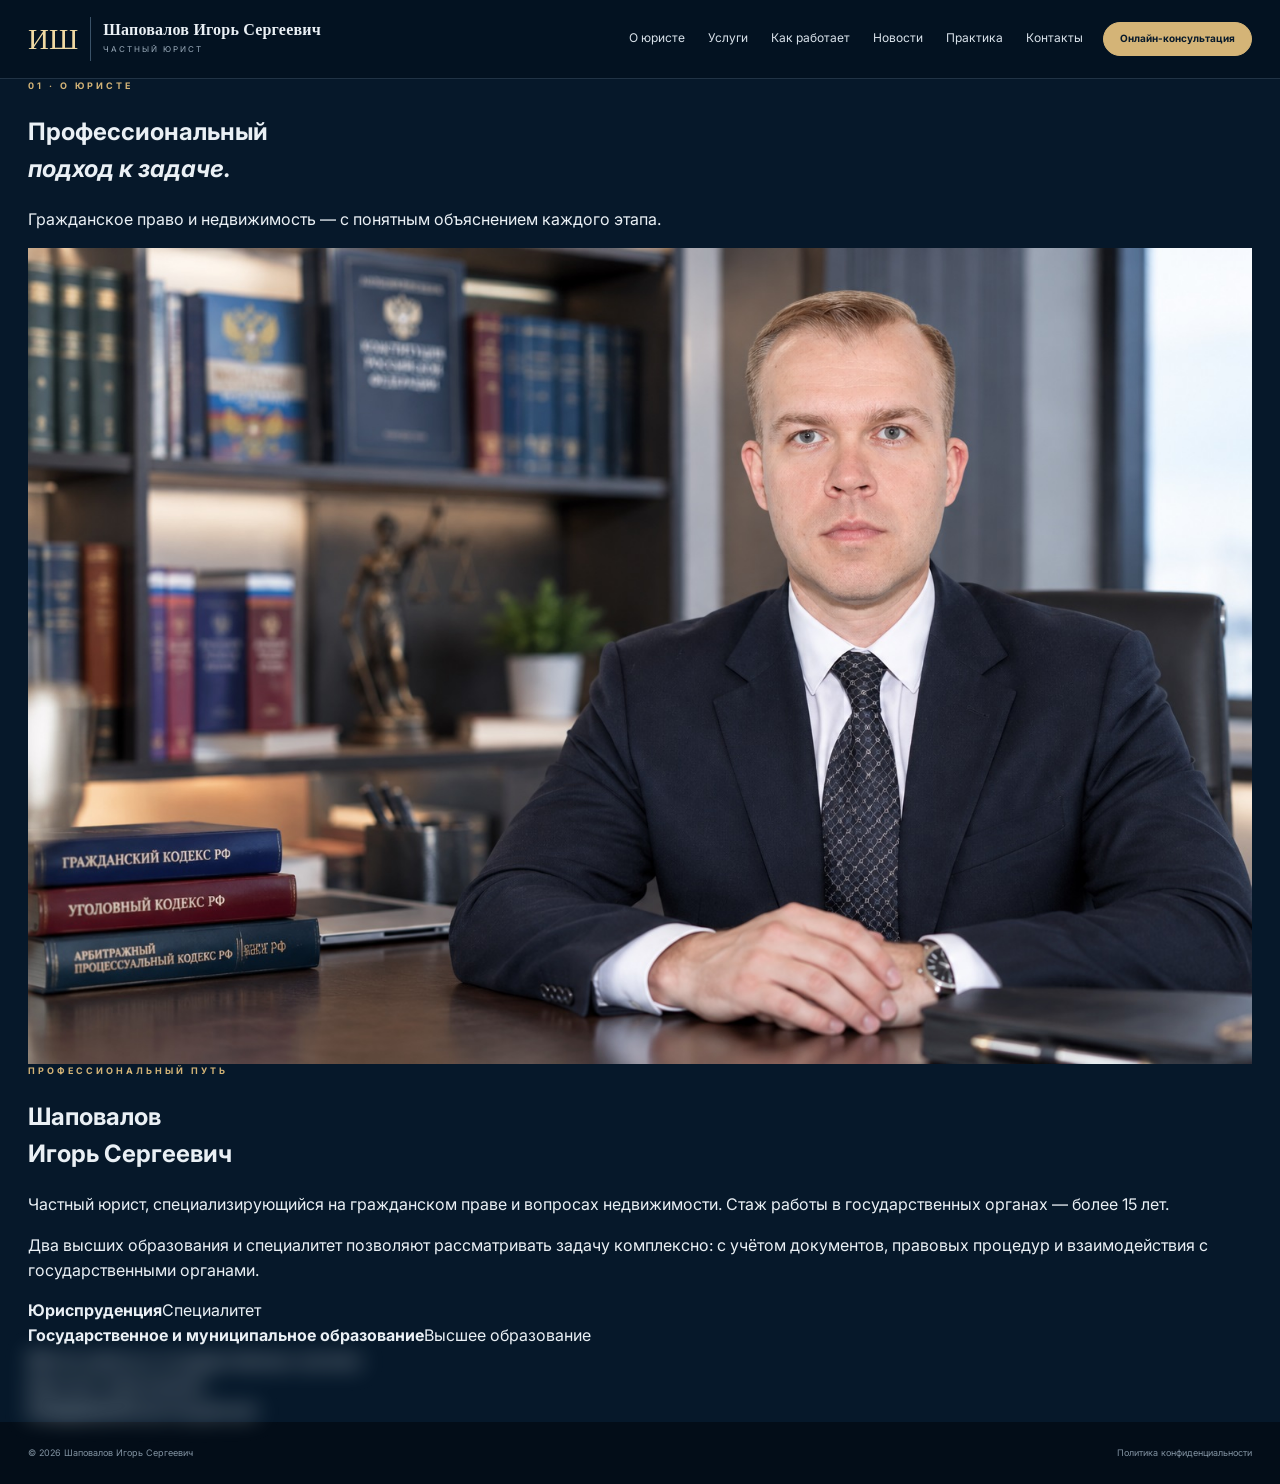
==== about.html @ a5ae7bc8 "refactor: hide phone number behind contact actions" ====
<!doctype html><html lang="ru"><head><meta charset="utf-8"><meta name="viewport" content="width=device-width,initial-scale=1"><title>О юристе — Шаповалов Игорь Сергеевич</title><link href="https://fonts.googleapis.com/css2?family=Inter:wght@400;500;600;700&display=swap" rel="stylesheet"><link rel="stylesheet" href="assets/style.css"></head><body><header class="site-header"><div class="wrap nav"><a class="brand" href="index.html"><span class="brand-mark">ИШ</span><span><strong>Шаповалов Игорь Сергеевич</strong><small>ЧАСТНЫЙ ЮРИСТ</small></span></a><nav class="desktop-nav"><a class="active" href="about.html">О юристе</a><a href="services.html">Услуги</a><a href="work.html">Как работает</a><a href="news.html">Новости</a><a href="practice.html">Практика</a><a href="contacts.html">Контакты</a></nav><a class="nav-cta" href="contacts.html#booking">Онлайн-консультация</a><button class="menu-toggle">☰</button></div><div class="mobile-nav" id="mobileNav"><a href="about.html">О юристе</a><a href="services.html">Услуги</a><a href="work.html">Как работает</a><a href="news.html">Новости</a><a href="practice.html">Практика</a><a href="contacts.html">Контакты</a></div></header><main class="page"><section class="page-hero"><div class="wrap"><div class="kicker">01 · О ЮРИСТЕ</div><h1>Профессиональный<br><em>подход к задаче.</em></h1><p>Гражданское право и недвижимость — с понятным объяснением каждого этапа.</p></div></section><section class="about-main wrap"><div class="about-photo"><img src="assets/igor-shapovalov.jpg" alt="Шаповалов Игорь Сергеевич"></div><div><div class="kicker">ПРОФЕССИОНАЛЬНЫЙ ПУТЬ</div><h2>Шаповалов<br>Игорь Сергеевич</h2><p>Частный юрист, специализирующийся на гражданском праве и вопросах недвижимости. Стаж работы в государственных органах — более 15 лет.</p><p>Два высших образования и специалитет позволяют рассматривать задачу комплексно: с учётом документов, правовых процедур и взаимодействия с государственными органами.</p><div class="credentials"><div><b>Юриспруденция</b><span>Специалитет</span></div><div><b>Государственное и муниципальное образование</b><span>Высшее образование</span></div></div></div></section><section class="stats-band"><div class="wrap stats"><div><b>15+</b><span>лет работы в государственных органах</span></div><div><b>2</b><span>высших образования</span></div><div><b>Специалитет</b><span>юриспруденция</span></div></div></section></main><footer class="footer"><div class="wrap footer-row"><span>© 2026 Шаповалов Игорь Сергеевич</span><a href="privacy.html">Политика конфиденциальности</a></div></footer><script src="assets/script.js"></script></body></html>
---- assets/style.css ----
:root{--navy:#06182a;--navy2:#0b2238;--blue:#123653;--ink:#eaf0f5;--muted:#9caebe;--line:rgba(157,184,207,.2);--gold:#d4b477;--gold2:#f0d9a2;--panel:#092139;--serif:"Cormorant Garamond",Georgia,serif;--sans:Inter,Arial,sans-serif}*{box-sizing:border-box}html{scroll-behavior:smooth;background:var(--navy)}body{margin:0;background:var(--navy);color:var(--ink);font-family:var(--sans);font-size:16px;line-height:1.55;overflow-x:hidden}a{text-decoration:none;color:inherit}img{display:block;max-width:100%}.wrap{width:min(1460px,calc(100% - 56px));margin:auto}.intro-screen{position:fixed;inset:0;z-index:9999;display:grid;place-items:center;background:radial-gradient(circle at 50% 38%,#173b5a 0,#091e34 43%,#020a13 100%);color:var(--gold2);transition:opacity .85s ease,visibility .85s ease}.intro-screen.hide{opacity:0;visibility:hidden;pointer-events:none}.themis-logo{text-align:center;animation:themisIn 1.15s cubic-bezier(.2,.8,.2,1) both}.themis-logo svg{width:185px;height:255px;fill:none;stroke:currentColor;stroke-width:5;stroke-linecap:round;stroke-linejoin:round;filter:drop-shadow(0 16px 30px rgba(0,0,0,.45))}.themis-title{font-family:var(--serif);font-size:25px;font-weight:600;letter-spacing:1.5px;margin-top:4px}.themis-subtitle{font-size:10px;letter-spacing:4px;color:#aab9c8;margin-top:1px}@keyframes themisIn{from{opacity:0;transform:translateY(12px) scale(.94)}to{opacity:1;transform:none}}.site-header{position:sticky;top:0;z-index:100;background:rgba(4,18,32,.86);backdrop-filter:blur(18px) saturate(130%);-webkit-backdrop-filter:blur(18px) saturate(130%);border-bottom:1px solid var(--line)}.nav{height:78px;display:flex;align-items:center;gap:20px}.brand{display:flex;align-items:center;gap:12px;margin-right:auto}.brand-mark{font-family:var(--serif);font-size:29px;color:var(--gold2);padding-right:12px;border-right:1px solid #3a5268}.brand strong{font-family:var(--serif);font-size:16px;line-height:.9;display:block;letter-spacing:.2px}.brand small{display:block;font-size:8px;letter-spacing:2px;color:#9aabba;margin-top:5px}.desktop-nav{display:flex;align-items:center;gap:23px;color:#d9e2ea;font-size:12px}.desktop-nav a{padding:29px 0;border-bottom:1px solid transparent;transition:color .2s,border-color .2s}.desktop-nav a:hover{color:var(--gold2);border-color:var(--gold)}.nav-actions{display:flex;gap:8px;align-items:center;margin-left:8px}.icon-btn{width:34px;height:34px;border:1px solid #6f8292;border-radius:50%;display:grid;place-items:center;font-size:17px;color:#fff;transition:.2s}.icon-btn:hover{border-color:var(--gold);color:var(--gold2);transform:translateY(-2px)}.nav-cta{border:1px solid var(--gold);border-radius:18px;padding:8px 16px;color:#081a2b;background:var(--gold);font-size:10px;font-weight:700;white-space:nowrap}.menu-toggle{display:none;background:none;border:0;color:#fff;font-size:24px}.mobile-nav{display:none}.mobile-actions{display:flex;gap:8px;padding-top:12px}.mobile-actions a{border:1px solid #53697b;border-radius:18px;padding:8px 12px;font-size:11px}.hero{position:relative;overflow:hidden;background:#07192a}.screenshot-hero{min-height:610px}.hero-library{position:absolute;inset:0;background:linear-gradient(90deg,rgba(3,13,24,.97) 0%,rgba(3,13,24,.86) 42%,rgba(3,13,24,.45) 100%),url('https://images.unsplash.com/photo-1507842217343-583bb7270b66?auto=format&fit=crop&w=2200&q=88') center/cover;filter:saturate(.5) blur(.2px);transform:scale(1.015)}.hero-grid{position:relative;z-index:2;min-height:610px;display:grid;grid-template-columns:1.04fr .96fr;align-items:center;gap:45px}.hero-copy{padding:65px 0}.kicker,.card-label{font-size:9px;letter-spacing:3px;color:var(--gold);font-weight:700;text-transform:uppercase}.hero h1{font-family:var(--serif);font-size:clamp(58px,6vw,92px);font-weight:500;line-height:.88;letter-spacing:-2px;margin:18px 0 25px}.hero h1 em,.statement h2 em{color:var(--gold2);font-style:normal}.hero-copy p{max-width:590px;color:#c5d0da;font-size:15px;line-height:1.7}.hero-actions{display:flex;gap:8px;flex-wrap:wrap;margin-top:28px}.action-pill{border:1px solid #758898;border-radius:22px;padding:10px 15px;display:inline-flex;align-items:center;gap:8px;font-size:10px;font-weight:600;background:rgba(6,22,37,.55);backdrop-filter:blur(8px);transition:.25s}.action-pill span{font-size:15px}.action-pill:hover{border-color:var(--gold);transform:translateY(-2px)}.action-pill.gold{background:var(--gold);border-color:var(--gold);color:#07192a}.hero-portrait{justify-self:end;width:min(500px,100%);position:relative;background:#fff;box-shadow:0 28px 80px rgba(0,0,0,.45);border:1px solid rgba(255,255,255,.18)}.hero-portrait img{width:100%;height:auto;object-fit:contain;object-position:center top}.portrait-caption{position:absolute;left:0;right:0;bottom:0;background:linear-gradient(transparent,rgba(4,18,32,.96));padding:42px 20px 17px;font-family:var(--serif);font-size:18px}.portrait-caption span{font-family:var(--sans);font-size:9px;color:#b5c1cc;letter-spacing:2px}.dashboard{display:grid;grid-template-columns:1.05fr 1.1fr .92fr .75fr;gap:10px;padding-top:10px;padding-bottom:10px}.dash-card{min-height:440px;background:linear-gradient(145deg,#0b2943,#071b2e);border:1px solid rgba(129,160,184,.2);border-radius:4px;padding:24px;position:relative;overflow:hidden;transition:transform .3s,box-shadow .3s,border-color .3s}.dash-card:hover{transform:translateY(-5px);border-color:rgba(212,180,119,.65);box-shadow:0 22px 50px rgba(0,0,0,.28)}.dash-card h2{font-family:var(--serif);font-weight:500;font-size:31px;line-height:.95;margin:15px 0 18px}.about-card{display:grid;grid-template-columns:.82fr 1fr;gap:18px}.about-card .card-label{grid-column:1/-1}.dash-photo{align-self:stretch;background:#fff;display:flex;align-items:flex-start}.dash-photo img{width:100%;height:auto;object-fit:contain}.dash-copy{align-self:center}.dash-copy p{font-size:11px;color:#aebdca;line-height:1.6}.dash-copy span,.booking-link{font-size:10px;color:var(--gold2);font-weight:600}.services-card{grid-column:auto}.service-mini-grid{display:grid;grid-template-columns:1fr 1fr;gap:7px}.service-mini-grid span{min-height:78px;border:1px solid rgba(129,160,184,.2);border-radius:4px;padding:11px;color:#9eb0c0;font-size:15px}.service-mini-grid span b{display:block;color:#e7edf2;font-size:11px;margin-top:5px}.service-mini-grid span small{display:block;font-size:8px;line-height:1.35;color:#8599aa}.service-mini-grid .accent{border-color:rgba(212,180,119,.8);background:linear-gradient(145deg,rgba(212,180,119,.09),transparent)}.news-card-panel{background:linear-gradient(145deg,#0b2943,#071a2c)}.news-preview{display:grid;gap:10px}.news-preview>div{border-top:1px solid var(--line);padding-top:12px}.news-preview span{font-size:8px;letter-spacing:1px;color:var(--gold)}.news-preview b{display:block;font-family:var(--serif);font-size:18px;font-weight:600;line-height:1.05;margin:7px 0}.news-preview small{font-size:8px;color:#8da0b0}.contact-mini{display:grid;gap:7px;margin:24px 0}.contact-mini span{border:1px solid rgba(129,160,184,.2);border-radius:4px;padding:10px 11px;font-size:17px;display:grid;grid-template-columns:22px 1fr}.contact-mini b{font-size:10px;align-self:center}.contact-mini small{grid-column:2;font-size:8px;color:#8196a7}.statement{padding:115px 0;background:radial-gradient(circle at 80% 40%,#123653,#06182a 55%);border-top:1px solid var(--line)}.statement h2{font-family:var(--serif);font-size:clamp(55px,7vw,90px);line-height:.85;font-weight:500;margin:16px 0}.statement p{max-width:520px;color:#9eb0bf;font-size:14px}.footer{background:#030d18;color:#8293a2;padding:24px 0;font-size:9px}.footer-row{display:flex;justify-content:space-between;gap:20px}.footer a:hover{color:var(--gold2)}.blur-out{filter:blur(11px);opacity:.22;transform:translateY(-9px) scale(.985);transition:filter .42s cubic-bezier(.2,.8,.2,1),opacity .42s,transform .42s}.blur-out.blur-from-bottom{transform:translateY(9px) scale(.985)}@media(prefers-reduced-motion:reduce){*,*:before,*:after{scroll-behavior:auto!important;transition:none!important;animation:none!important}.blur-out{filter:none;opacity:1;transform:none}}@media(max-width:1180px){.desktop-nav{gap:14px}.dashboard{grid-template-columns:1fr 1fr}.dash-card{min-height:400px}.contact-card{grid-column:2}.services-card{grid-row:span 1}.hero-grid{grid-template-columns:1fr .8fr}}@media(max-width:780px){.wrap{width:calc(100% - 28px)}.nav{height:68px}.desktop-nav,.nav-cta{display:none}.nav-actions{margin-left:auto}.icon-btn{width:31px;height:31px}.menu-toggle{display:block}.mobile-nav{padding:14px;background:#06182a;border-top:1px solid var(--line)}.mobile-nav a{display:block;padding:10px 0;font-size:12px}.mobile-actions{display:flex}.screenshot-hero{min-height:auto}.hero-grid{display:flex;flex-direction:column;gap:24px;padding:38px 0 42px}.hero-copy{padding:0}.hero h1{font-size:53px;letter-spacing:-1px}.hero-copy p{font-size:14px}.hero-actions{gap:6px}.action-pill{font-size:9px;padding:9px 11px}.action-pill.gold{width:100%}.hero-portrait{order:-1;width:min(360px,100%);align-self:center}.dashboard{grid-template-columns:1fr;padding-top:8px}.dash-card{min-height:0}.about-card{grid-template-columns:1fr 1fr}.contact-card{grid-column:auto}.statement{padding:75px 0}.statement h2{font-size:58px}.footer-row{display:block}.footer-row>*{display:block;margin:7px 0}.themis-logo svg{width:150px;height:210px}.themis-title{font-size:19px}}
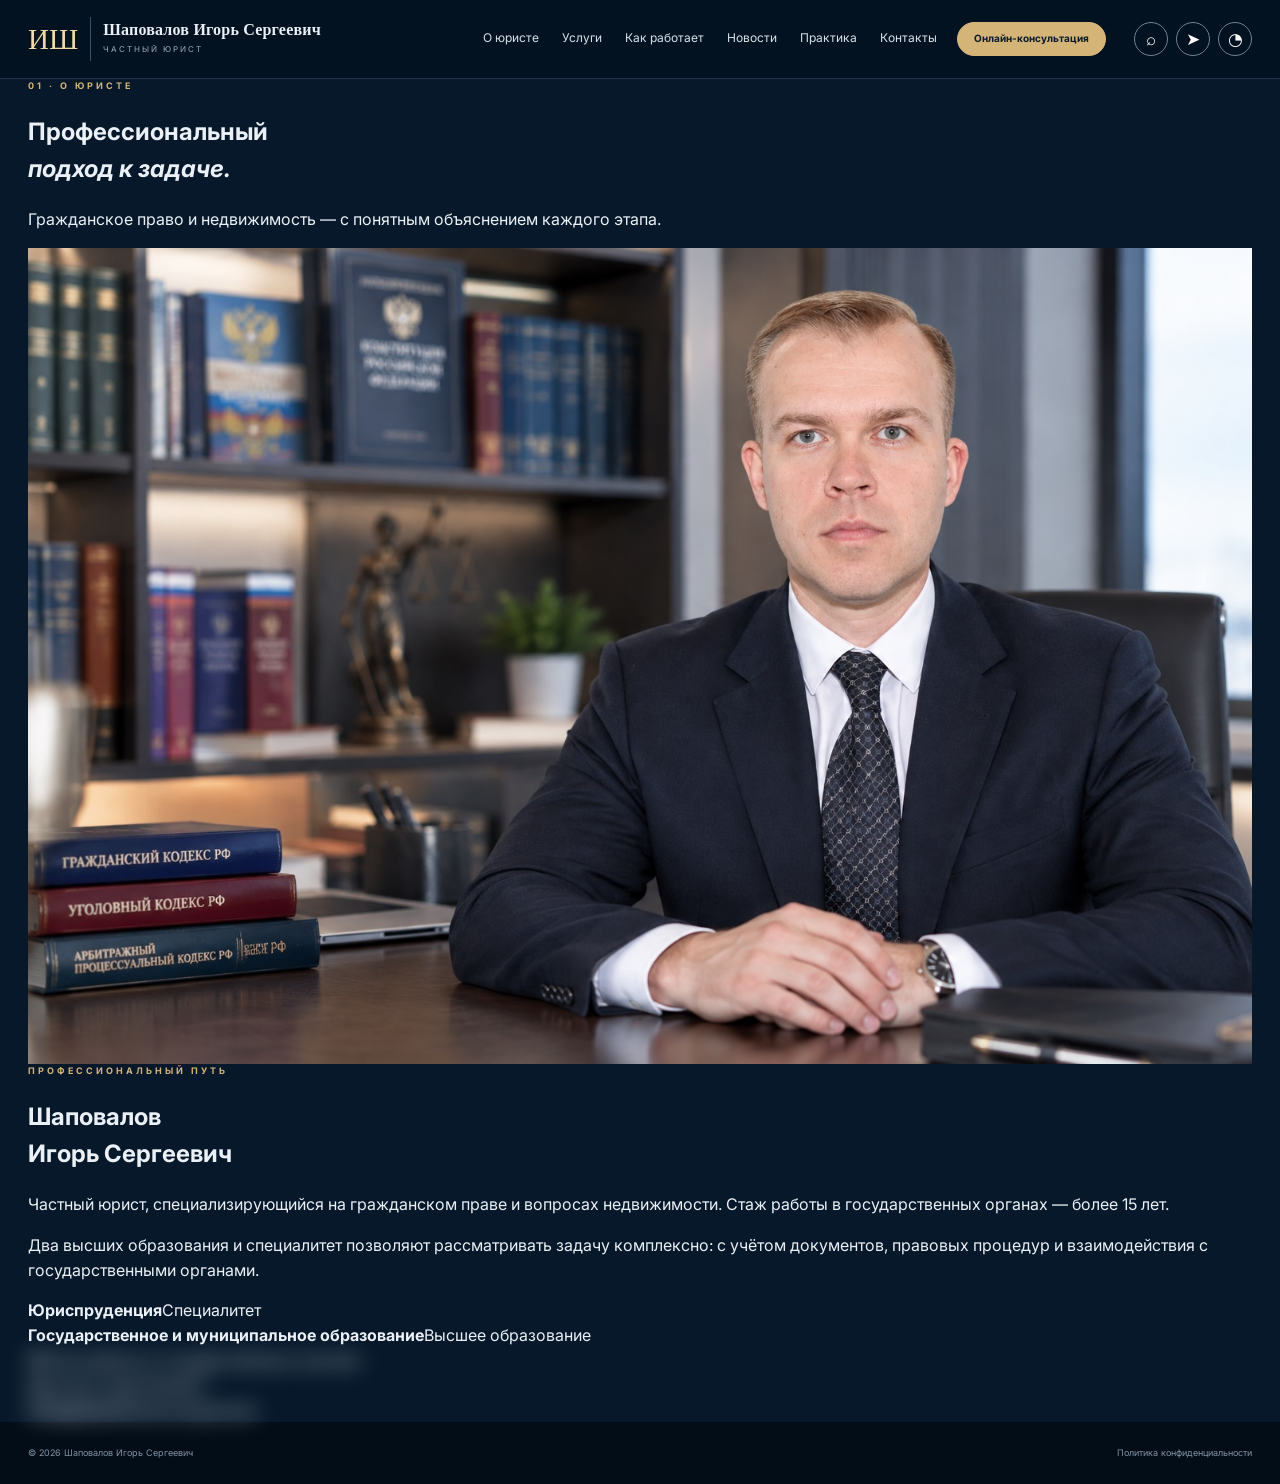
==== commit 9bddd925: "feat: add contact action buttons to all pages" ====
--- a/about.html
+++ b/about.html
@@ -1 +1 @@
-<!doctype html><html lang="ru"><head><meta charset="utf-8"><meta name="viewport" content="width=device-width,initial-scale=1"><title>О юристе — Шаповалов Игорь Сергеевич</title><link href="https://fonts.googleapis.com/css2?family=Inter:wght@400;500;600;700&display=swap" rel="stylesheet"><link rel="stylesheet" href="assets/style.css"></head><body><header class="site-header"><div class="wrap nav"><a class="brand" href="index.html"><span class="brand-mark">ИШ</span><span><strong>Шаповалов Игорь Сергеевич</strong><small>ЧАСТНЫЙ ЮРИСТ</small></span></a><nav class="desktop-nav"><a class="active" href="about.html">О юристе</a><a href="services.html">Услуги</a><a href="work.html">Как работает</a><a href="news.html">Новости</a><a href="practice.html">Практика</a><a href="contacts.html">Контакты</a></nav><a class="nav-cta" href="contacts.html#booking">Онлайн-консультация</a><button class="menu-toggle">☰</button></div><div class="mobile-nav" id="mobileNav"><a href="about.html">О юристе</a><a href="services.html">Услуги</a><a href="work.html">Как работает</a><a href="news.html">Новости</a><a href="practice.html">Практика</a><a href="contacts.html">Контакты</a></div></header><main class="page"><section class="page-hero"><div class="wrap"><div class="kicker">01 · О ЮРИСТЕ</div><h1>Профессиональный<br><em>подход к задаче.</em></h1><p>Гражданское право и недвижимость — с понятным объяснением каждого этапа.</p></div></section><section class="about-main wrap"><div class="about-photo"><img src="assets/igor-shapovalov.jpg" alt="Шаповалов Игорь Сергеевич"></div><div><div class="kicker">ПРОФЕССИОНАЛЬНЫЙ ПУТЬ</div><h2>Шаповалов<br>Игорь Сергеевич</h2><p>Частный юрист, специализирующийся на гражданском праве и вопросах недвижимости. Стаж работы в государственных органах — более 15 лет.</p><p>Два высших образования и специалитет позволяют рассматривать задачу комплексно: с учётом документов, правовых процедур и взаимодействия с государственными органами.</p><div class="credentials"><div><b>Юриспруденция</b><span>Специалитет</span></div><div><b>Государственное и муниципальное образование</b><span>Высшее образование</span></div></div></div></section><section class="stats-band"><div class="wrap stats"><div><b>15+</b><span>лет работы в государственных органах</span></div><div><b>2</b><span>высших образования</span></div><div><b>Специалитет</b><span>юриспруденция</span></div></div></section></main><footer class="footer"><div class="wrap footer-row"><span>© 2026 Шаповалов Игорь Сергеевич</span><a href="privacy.html">Политика конфиденциальности</a></div></footer><script src="assets/script.js"></script></body></html>+<!doctype html><html lang="ru"><head><meta charset="utf-8"><meta name="viewport" content="width=device-width,initial-scale=1"><title>О юристе — Шаповалов Игорь Сергеевич</title><link href="https://fonts.googleapis.com/css2?family=Inter:wght@400;500;600;700&display=swap" rel="stylesheet"><link rel="stylesheet" href="assets/style.css"></head><body><header class="site-header"><div class="wrap nav"><a class="brand" href="index.html"><span class="brand-mark">ИШ</span><span><strong>Шаповалов Игорь Сергеевич</strong><small>ЧАСТНЫЙ ЮРИСТ</small></span></a><nav class="desktop-nav"><a class="active" href="about.html">О юристе</a><a href="services.html">Услуги</a><a href="work.html">Как работает</a><a href="news.html">Новости</a><a href="practice.html">Практика</a><a href="contacts.html">Контакты</a></nav><a class="nav-cta" href="contacts.html#booking">Онлайн-консультация</a><div class="nav-actions"><a class="icon-btn" href="tel:+79604899998" aria-label="Позвонить">⌕</a><a class="icon-btn" href="https://t.me/+79604899998" target="_blank" rel="noopener" aria-label="Telegram">➤</a><a class="icon-btn" href="https://wa.me/79604899998" target="_blank" rel="noopener" aria-label="WhatsApp">◔</a></div><button class="menu-toggle">☰</button></div><div class="mobile-nav" id="mobileNav"><a href="about.html">О юристе</a><a href="services.html">Услуги</a><a href="work.html">Как работает</a><a href="news.html">Новости</a><a href="practice.html">Практика</a><a href="contacts.html">Контакты</a></div></header><main class="page"><section class="page-hero"><div class="wrap"><div class="kicker">01 · О ЮРИСТЕ</div><h1>Профессиональный<br><em>подход к задаче.</em></h1><p>Гражданское право и недвижимость — с понятным объяснением каждого этапа.</p></div></section><section class="about-main wrap"><div class="about-photo"><img src="assets/igor-shapovalov.jpg" alt="Шаповалов Игорь Сергеевич"></div><div><div class="kicker">ПРОФЕССИОНАЛЬНЫЙ ПУТЬ</div><h2>Шаповалов<br>Игорь Сергеевич</h2><p>Частный юрист, специализирующийся на гражданском праве и вопросах недвижимости. Стаж работы в государственных органах — более 15 лет.</p><p>Два высших образования и специалитет позволяют рассматривать задачу комплексно: с учётом документов, правовых процедур и взаимодействия с государственными органами.</p><div class="credentials"><div><b>Юриспруденция</b><span>Специалитет</span></div><div><b>Государственное и муниципальное образование</b><span>Высшее образование</span></div></div></div></section><section class="stats-band"><div class="wrap stats"><div><b>15+</b><span>лет работы в государственных органах</span></div><div><b>2</b><span>высших образования</span></div><div><b>Специалитет</b><span>юриспруденция</span></div></div></section></main><footer class="footer"><div class="wrap footer-row"><span>© 2026 Шаповалов Игорь Сергеевич</span><a href="privacy.html">Политика конфиденциальности</a></div></footer><script src="assets/script.js"></script></body></html>
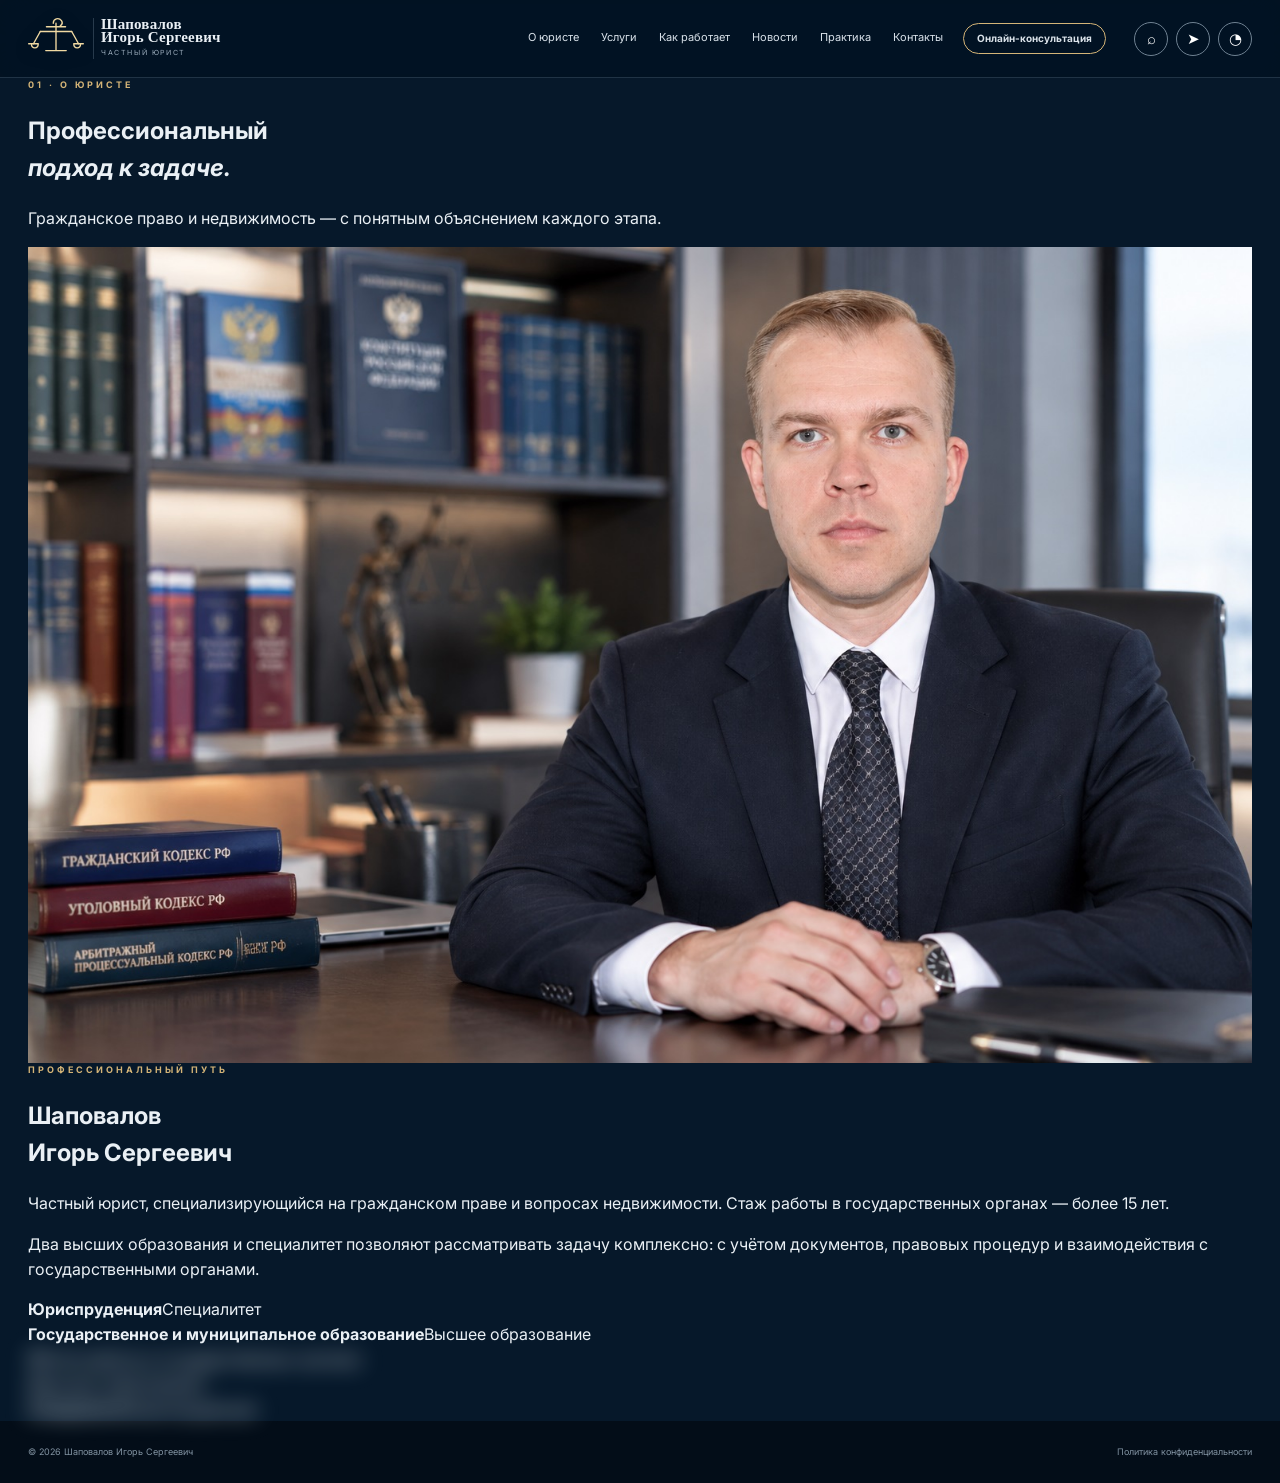
==== commit ac50f922: "style: keep scales logo beside full name" ====
--- a/about.html
+++ b/about.html
@@ -1 +1 @@
-<!doctype html><html lang="ru"><head><meta charset="utf-8"><meta name="viewport" content="width=device-width,initial-scale=1"><title>О юристе — Шаповалов Игорь Сергеевич</title><link href="https://fonts.googleapis.com/css2?family=Inter:wght@400;500;600;700&display=swap" rel="stylesheet"><link rel="stylesheet" href="assets/style.css"></head><body><header class="site-header"><div class="wrap nav"><a class="brand" href="index.html"><span class="brand-mark">ИШ</span><span><strong>Шаповалов Игорь Сергеевич</strong><small>ЧАСТНЫЙ ЮРИСТ</small></span></a><nav class="desktop-nav"><a class="active" href="about.html">О юристе</a><a href="services.html">Услуги</a><a href="work.html">Как работает</a><a href="news.html">Новости</a><a href="practice.html">Практика</a><a href="contacts.html">Контакты</a></nav><a class="nav-cta" href="contacts.html#booking">Онлайн-консультация</a><div class="nav-actions"><a class="icon-btn" href="tel:+79604899998" aria-label="Позвонить">⌕</a><a class="icon-btn" href="https://t.me/+79604899998" target="_blank" rel="noopener" aria-label="Telegram">➤</a><a class="icon-btn" href="https://wa.me/79604899998" target="_blank" rel="noopener" aria-label="WhatsApp">◔</a></div><button class="menu-toggle">☰</button></div><div class="mobile-nav" id="mobileNav"><a href="about.html">О юристе</a><a href="services.html">Услуги</a><a href="work.html">Как работает</a><a href="news.html">Новости</a><a href="practice.html">Практика</a><a href="contacts.html">Контакты</a></div></header><main class="page"><section class="page-hero"><div class="wrap"><div class="kicker">01 · О ЮРИСТЕ</div><h1>Профессиональный<br><em>подход к задаче.</em></h1><p>Гражданское право и недвижимость — с понятным объяснением каждого этапа.</p></div></section><section class="about-main wrap"><div class="about-photo"><img src="assets/igor-shapovalov.jpg" alt="Шаповалов Игорь Сергеевич"></div><div><div class="kicker">ПРОФЕССИОНАЛЬНЫЙ ПУТЬ</div><h2>Шаповалов<br>Игорь Сергеевич</h2><p>Частный юрист, специализирующийся на гражданском праве и вопросах недвижимости. Стаж работы в государственных органах — более 15 лет.</p><p>Два высших образования и специалитет позволяют рассматривать задачу комплексно: с учётом документов, правовых процедур и взаимодействия с государственными органами.</p><div class="credentials"><div><b>Юриспруденция</b><span>Специалитет</span></div><div><b>Государственное и муниципальное образование</b><span>Высшее образование</span></div></div></div></section><section class="stats-band"><div class="wrap stats"><div><b>15+</b><span>лет работы в государственных органах</span></div><div><b>2</b><span>высших образования</span></div><div><b>Специалитет</b><span>юриспруденция</span></div></div></section></main><footer class="footer"><div class="wrap footer-row"><span>© 2026 Шаповалов Игорь Сергеевич</span><a href="privacy.html">Политика конфиденциальности</a></div></footer><script src="assets/script.js"></script></body></html>+<!doctype html><html lang="ru"><head><meta charset="utf-8"><meta name="viewport" content="width=device-width,initial-scale=1"><title>О юристе — Шаповалов Игорь Сергеевич</title><link href="https://fonts.googleapis.com/css2?family=Inter:wght@400;500;600;700&display=swap" rel="stylesheet"><link rel="stylesheet" href="assets/style.css"></head><body><header class="site-header"><div class="wrap nav"><a class="brand" href="index.html"><svg class="brand-scales" viewBox="0 0 82 62" aria-hidden="true"><path d="M41 8v40M27 13h28M18 20h46M41 48H30M41 48h11M26 48h30"/><path d="M18 20 8 38M64 20l10 18"/><path d="M1 38h14M67 38h14M5 38c0 8 10 8 10 0M67 38c0 8 10 8 10 0"/><path d="M37 8c0-7 8-9 12-4 2 3 1 6-2 8"/></svg><span class="brand-name"><strong>Шаповалов<br>Игорь Сергеевич</strong><small>ЧАСТНЫЙ ЮРИСТ</small></span></a><nav class="desktop-nav"><a class="active" href="about.html">О юристе</a><a href="services.html">Услуги</a><a href="work.html">Как работает</a><a href="news.html">Новости</a><a href="practice.html">Практика</a><a href="contacts.html">Контакты</a></nav><a class="nav-cta" href="contacts.html#booking">Онлайн-консультация</a><div class="nav-actions"><a class="icon-btn" href="tel:+79604899998" aria-label="Позвонить">⌕</a><a class="icon-btn" href="https://t.me/+79604899998" target="_blank" rel="noopener" aria-label="Telegram">➤</a><a class="icon-btn" href="https://wa.me/79604899998" target="_blank" rel="noopener" aria-label="WhatsApp">◔</a></div><button class="menu-toggle">☰</button></div><div class="mobile-nav" id="mobileNav"><a href="about.html">О юристе</a><a href="services.html">Услуги</a><a href="work.html">Как работает</a><a href="news.html">Новости</a><a href="practice.html">Практика</a><a href="contacts.html">Контакты</a></div></header><main class="page"><section class="page-hero"><div class="wrap"><div class="kicker">01 · О ЮРИСТЕ</div><h1>Профессиональный<br><em>подход к задаче.</em></h1><p>Гражданское право и недвижимость — с понятным объяснением каждого этапа.</p></div></section><section class="about-main wrap"><div class="about-photo"><img src="assets/igor-shapovalov.jpg" alt="Шаповалов Игорь Сергеевич"></div><div><div class="kicker">ПРОФЕССИОНАЛЬНЫЙ ПУТЬ</div><h2>Шаповалов<br>Игорь Сергеевич</h2><p>Частный юрист, специализирующийся на гражданском праве и вопросах недвижимости. Стаж работы в государственных органах — более 15 лет.</p><p>Два высших образования и специалитет позволяют рассматривать задачу комплексно: с учётом документов, правовых процедур и взаимодействия с государственными органами.</p><div class="credentials"><div><b>Юриспруденция</b><span>Специалитет</span></div><div><b>Государственное и муниципальное образование</b><span>Высшее образование</span></div></div></div></section><section class="stats-band"><div class="wrap stats"><div><b>15+</b><span>лет работы в государственных органах</span></div><div><b>2</b><span>высших образования</span></div><div><b>Специалитет</b><span>юриспруденция</span></div></div></section></main><footer class="footer"><div class="wrap footer-row"><span>© 2026 Шаповалов Игорь Сергеевич</span><a href="privacy.html">Политика конфиденциальности</a></div></footer><script src="assets/script.js"></script></body></html>
--- a/assets/style.css
+++ b/assets/style.css
@@ -1 +1,33 @@
-:root{--navy:#06182a;--navy2:#0b2238;--blue:#123653;--ink:#eaf0f5;--muted:#9caebe;--line:rgba(157,184,207,.2);--gold:#d4b477;--gold2:#f0d9a2;--panel:#092139;--serif:"Cormorant Garamond",Georgia,serif;--sans:Inter,Arial,sans-serif}*{box-sizing:border-box}html{scroll-behavior:smooth;background:var(--navy)}body{margin:0;background:var(--navy);color:var(--ink);font-family:var(--sans);font-size:16px;line-height:1.55;overflow-x:hidden}a{text-decoration:none;color:inherit}img{display:block;max-width:100%}.wrap{width:min(1460px,calc(100% - 56px));margin:auto}.intro-screen{position:fixed;inset:0;z-index:9999;display:grid;place-items:center;background:radial-gradient(circle at 50% 38%,#173b5a 0,#091e34 43%,#020a13 100%);color:var(--gold2);transition:opacity .85s ease,visibility .85s ease}.intro-screen.hide{opacity:0;visibility:hidden;pointer-events:none}.themis-logo{text-align:center;animation:themisIn 1.15s cubic-bezier(.2,.8,.2,1) both}.themis-logo svg{width:185px;height:255px;fill:none;stroke:currentColor;stroke-width:5;stroke-linecap:round;stroke-linejoin:round;filter:drop-shadow(0 16px 30px rgba(0,0,0,.45))}.themis-title{font-family:var(--serif);font-size:25px;font-weight:600;letter-spacing:1.5px;margin-top:4px}.themis-subtitle{font-size:10px;letter-spacing:4px;color:#aab9c8;margin-top:1px}@keyframes themisIn{from{opacity:0;transform:translateY(12px) scale(.94)}to{opacity:1;transform:none}}.site-header{position:sticky;top:0;z-index:100;background:rgba(4,18,32,.86);backdrop-filter:blur(18px) saturate(130%);-webkit-backdrop-filter:blur(18px) saturate(130%);border-bottom:1px solid var(--line)}.nav{height:78px;display:flex;align-items:center;gap:20px}.brand{display:flex;align-items:center;gap:12px;margin-right:auto}.brand-mark{font-family:var(--serif);font-size:29px;color:var(--gold2);padding-right:12px;border-right:1px solid #3a5268}.brand strong{font-family:var(--serif);font-size:16px;line-height:.9;display:block;letter-spacing:.2px}.brand small{display:block;font-size:8px;letter-spacing:2px;color:#9aabba;margin-top:5px}.desktop-nav{display:flex;align-items:center;gap:23px;color:#d9e2ea;font-size:12px}.desktop-nav a{padding:29px 0;border-bottom:1px solid transparent;transition:color .2s,border-color .2s}.desktop-nav a:hover{color:var(--gold2);border-color:var(--gold)}.nav-actions{display:flex;gap:8px;align-items:center;margin-left:8px}.icon-btn{width:34px;height:34px;border:1px solid #6f8292;border-radius:50%;display:grid;place-items:center;font-size:17px;color:#fff;transition:.2s}.icon-btn:hover{border-color:var(--gold);color:var(--gold2);transform:translateY(-2px)}.nav-cta{border:1px solid var(--gold);border-radius:18px;padding:8px 16px;color:#081a2b;background:var(--gold);font-size:10px;font-weight:700;white-space:nowrap}.menu-toggle{display:none;background:none;border:0;color:#fff;font-size:24px}.mobile-nav{display:none}.mobile-actions{display:flex;gap:8px;padding-top:12px}.mobile-actions a{border:1px solid #53697b;border-radius:18px;padding:8px 12px;font-size:11px}.hero{position:relative;overflow:hidden;background:#07192a}.screenshot-hero{min-height:610px}.hero-library{position:absolute;inset:0;background:linear-gradient(90deg,rgba(3,13,24,.97) 0%,rgba(3,13,24,.86) 42%,rgba(3,13,24,.45) 100%),url('https://images.unsplash.com/photo-1507842217343-583bb7270b66?auto=format&fit=crop&w=2200&q=88') center/cover;filter:saturate(.5) blur(.2px);transform:scale(1.015)}.hero-grid{position:relative;z-index:2;min-height:610px;display:grid;grid-template-columns:1.04fr .96fr;align-items:center;gap:45px}.hero-copy{padding:65px 0}.kicker,.card-label{font-size:9px;letter-spacing:3px;color:var(--gold);font-weight:700;text-transform:uppercase}.hero h1{font-family:var(--serif);font-size:clamp(58px,6vw,92px);font-weight:500;line-height:.88;letter-spacing:-2px;margin:18px 0 25px}.hero h1 em,.statement h2 em{color:var(--gold2);font-style:normal}.hero-copy p{max-width:590px;color:#c5d0da;font-size:15px;line-height:1.7}.hero-actions{display:flex;gap:8px;flex-wrap:wrap;margin-top:28px}.action-pill{border:1px solid #758898;border-radius:22px;padding:10px 15px;display:inline-flex;align-items:center;gap:8px;font-size:10px;font-weight:600;background:rgba(6,22,37,.55);backdrop-filter:blur(8px);transition:.25s}.action-pill span{font-size:15px}.action-pill:hover{border-color:var(--gold);transform:translateY(-2px)}.action-pill.gold{background:var(--gold);border-color:var(--gold);color:#07192a}.hero-portrait{justify-self:end;width:min(500px,100%);position:relative;background:#fff;box-shadow:0 28px 80px rgba(0,0,0,.45);border:1px solid rgba(255,255,255,.18)}.hero-portrait img{width:100%;height:auto;object-fit:contain;object-position:center top}.portrait-caption{position:absolute;left:0;right:0;bottom:0;background:linear-gradient(transparent,rgba(4,18,32,.96));padding:42px 20px 17px;font-family:var(--serif);font-size:18px}.portrait-caption span{font-family:var(--sans);font-size:9px;color:#b5c1cc;letter-spacing:2px}.dashboard{display:grid;grid-template-columns:1.05fr 1.1fr .92fr .75fr;gap:10px;padding-top:10px;padding-bottom:10px}.dash-card{min-height:440px;background:linear-gradient(145deg,#0b2943,#071b2e);border:1px solid rgba(129,160,184,.2);border-radius:4px;padding:24px;position:relative;overflow:hidden;transition:transform .3s,box-shadow .3s,border-color .3s}.dash-card:hover{transform:translateY(-5px);border-color:rgba(212,180,119,.65);box-shadow:0 22px 50px rgba(0,0,0,.28)}.dash-card h2{font-family:var(--serif);font-weight:500;font-size:31px;line-height:.95;margin:15px 0 18px}.about-card{display:grid;grid-template-columns:.82fr 1fr;gap:18px}.about-card .card-label{grid-column:1/-1}.dash-photo{align-self:stretch;background:#fff;display:flex;align-items:flex-start}.dash-photo img{width:100%;height:auto;object-fit:contain}.dash-copy{align-self:center}.dash-copy p{font-size:11px;color:#aebdca;line-height:1.6}.dash-copy span,.booking-link{font-size:10px;color:var(--gold2);font-weight:600}.services-card{grid-column:auto}.service-mini-grid{display:grid;grid-template-columns:1fr 1fr;gap:7px}.service-mini-grid span{min-height:78px;border:1px solid rgba(129,160,184,.2);border-radius:4px;padding:11px;color:#9eb0c0;font-size:15px}.service-mini-grid span b{display:block;color:#e7edf2;font-size:11px;margin-top:5px}.service-mini-grid span small{display:block;font-size:8px;line-height:1.35;color:#8599aa}.service-mini-grid .accent{border-color:rgba(212,180,119,.8);background:linear-gradient(145deg,rgba(212,180,119,.09),transparent)}.news-card-panel{background:linear-gradient(145deg,#0b2943,#071a2c)}.news-preview{display:grid;gap:10px}.news-preview>div{border-top:1px solid var(--line);padding-top:12px}.news-preview span{font-size:8px;letter-spacing:1px;color:var(--gold)}.news-preview b{display:block;font-family:var(--serif);font-size:18px;font-weight:600;line-height:1.05;margin:7px 0}.news-preview small{font-size:8px;color:#8da0b0}.contact-mini{display:grid;gap:7px;margin:24px 0}.contact-mini span{border:1px solid rgba(129,160,184,.2);border-radius:4px;padding:10px 11px;font-size:17px;display:grid;grid-template-columns:22px 1fr}.contact-mini b{font-size:10px;align-self:center}.contact-mini small{grid-column:2;font-size:8px;color:#8196a7}.statement{padding:115px 0;background:radial-gradient(circle at 80% 40%,#123653,#06182a 55%);border-top:1px solid var(--line)}.statement h2{font-family:var(--serif);font-size:clamp(55px,7vw,90px);line-height:.85;font-weight:500;margin:16px 0}.statement p{max-width:520px;color:#9eb0bf;font-size:14px}.footer{background:#030d18;color:#8293a2;padding:24px 0;font-size:9px}.footer-row{display:flex;justify-content:space-between;gap:20px}.footer a:hover{color:var(--gold2)}.blur-out{filter:blur(11px);opacity:.22;transform:translateY(-9px) scale(.985);transition:filter .42s cubic-bezier(.2,.8,.2,1),opacity .42s,transform .42s}.blur-out.blur-from-bottom{transform:translateY(9px) scale(.985)}@media(prefers-reduced-motion:reduce){*,*:before,*:after{scroll-behavior:auto!important;transition:none!important;animation:none!important}.blur-out{filter:none;opacity:1;transform:none}}@media(max-width:1180px){.desktop-nav{gap:14px}.dashboard{grid-template-columns:1fr 1fr}.dash-card{min-height:400px}.contact-card{grid-column:2}.services-card{grid-row:span 1}.hero-grid{grid-template-columns:1fr .8fr}}@media(max-width:780px){.wrap{width:calc(100% - 28px)}.nav{height:68px}.desktop-nav,.nav-cta{display:none}.nav-actions{margin-left:auto}.icon-btn{width:31px;height:31px}.menu-toggle{display:block}.mobile-nav{padding:14px;background:#06182a;border-top:1px solid var(--line)}.mobile-nav a{display:block;padding:10px 0;font-size:12px}.mobile-actions{display:flex}.screenshot-hero{min-height:auto}.hero-grid{display:flex;flex-direction:column;gap:24px;padding:38px 0 42px}.hero-copy{padding:0}.hero h1{font-size:53px;letter-spacing:-1px}.hero-copy p{font-size:14px}.hero-actions{gap:6px}.action-pill{font-size:9px;padding:9px 11px}.action-pill.gold{width:100%}.hero-portrait{order:-1;width:min(360px,100%);align-self:center}.dashboard{grid-template-columns:1fr;padding-top:8px}.dash-card{min-height:0}.about-card{grid-template-columns:1fr 1fr}.contact-card{grid-column:auto}.statement{padding:75px 0}.statement h2{font-size:58px}.footer-row{display:block}.footer-row>*{display:block;margin:7px 0}.themis-logo svg{width:150px;height:210px}.themis-title{font-size:19px}}+:root{--navy:#06182a;--navy2:#0b2238;--blue:#123653;--ink:#eaf0f5;--muted:#9caebe;--line:rgba(157,184,207,.2);--gold:#d4b477;--gold2:#f0d9a2;--panel:#092139;--serif:"Cormorant Garamond",Georgia,serif;--sans:Inter,Arial,sans-serif}*{box-sizing:border-box}html{scroll-behavior:smooth;background:var(--navy)}body{margin:0;background:var(--navy);color:var(--ink);font-family:var(--sans);font-size:16px;line-height:1.55;overflow-x:hidden}a{text-decoration:none;color:inherit}img{display:block;max-width:100%}.wrap{width:min(1460px,calc(100% - 56px));margin:auto}.intro-screen{position:fixed;inset:0;z-index:9999;display:grid;place-items:center;background:radial-gradient(circle at 50% 38%,#173b5a 0,#091e34 43%,#020a13 100%);color:var(--gold2);transition:opacity .85s ease,visibility .85s ease}.intro-screen.hide{opacity:0;visibility:hidden;pointer-events:none}.themis-logo{text-align:center;animation:themisIn 1.15s cubic-bezier(.2,.8,.2,1) both}.themis-logo svg{width:185px;height:255px;fill:none;stroke:currentColor;stroke-width:5;stroke-linecap:round;stroke-linejoin:round;filter:drop-shadow(0 16px 30px rgba(0,0,0,.45))}.themis-title{font-family:var(--serif);font-size:25px;font-weight:600;letter-spacing:1.5px;margin-top:4px}.themis-subtitle{font-size:10px;letter-spacing:4px;color:#aab9c8;margin-top:1px}@keyframes themisIn{from{opacity:0;transform:translateY(12px) scale(.94)}to{opacity:1;transform:none}}.site-header{position:sticky;top:0;z-index:100;background:rgba(4,18,32,.86);backdrop-filter:blur(18px) saturate(130%);-webkit-backdrop-filter:blur(18px) saturate(130%);border-bottom:1px solid var(--line)}.nav{height:78px;display:flex;align-items:center;gap:20px}.brand{display:flex;align-items:center;gap:12px;margin-right:auto}.brand-mark{font-family:var(--serif);font-size:29px;color:var(--gold2);padding-right:12px;border-right:1px solid #3a5268}.brand strong{font-family:var(--serif);font-size:16px;line-height:.9;display:block;letter-spacing:.2px}.brand small{display:block;font-size:8px;letter-spacing:2px;color:#9aabba;margin-top:5px}.desktop-nav{display:flex;align-items:center;gap:23px;color:#d9e2ea;font-size:12px}.desktop-nav a{padding:29px 0;border-bottom:1px solid transparent;transition:color .2s,border-color .2s}.desktop-nav a:hover{color:var(--gold2);border-color:var(--gold)}.nav-actions{display:flex;gap:8px;align-items:center;margin-left:8px}.icon-btn{width:34px;height:34px;border:1px solid #6f8292;border-radius:50%;display:grid;place-items:center;font-size:17px;color:#fff;transition:.2s}.icon-btn:hover{border-color:var(--gold);color:var(--gold2);transform:translateY(-2px)}.nav-cta{border:1px solid var(--gold);border-radius:18px;padding:8px 16px;color:#081a2b;background:var(--gold);font-size:10px;font-weight:700;white-space:nowrap}.menu-toggle{display:none;background:none;border:0;color:#fff;font-size:24px}.mobile-nav{display:none}.mobile-actions{display:flex;gap:8px;padding-top:12px}.mobile-actions a{border:1px solid #53697b;border-radius:18px;padding:8px 12px;font-size:11px}.hero{position:relative;overflow:hidden;background:#07192a}.screenshot-hero{min-height:610px}.hero-library{position:absolute;inset:0;background:linear-gradient(90deg,rgba(3,13,24,.97) 0%,rgba(3,13,24,.86) 42%,rgba(3,13,24,.45) 100%),url('https://images.unsplash.com/photo-1507842217343-583bb7270b66?auto=format&fit=crop&w=2200&q=88') center/cover;filter:saturate(.5) blur(.2px);transform:scale(1.015)}.hero-grid{position:relative;z-index:2;min-height:610px;display:grid;grid-template-columns:1.04fr .96fr;align-items:center;gap:45px}.hero-copy{padding:65px 0}.kicker,.card-label{font-size:9px;letter-spacing:3px;color:var(--gold);font-weight:700;text-transform:uppercase}.hero h1{font-family:var(--serif);font-size:clamp(58px,6vw,92px);font-weight:500;line-height:.88;letter-spacing:-2px;margin:18px 0 25px}.hero h1 em,.statement h2 em{color:var(--gold2);font-style:normal}.hero-copy p{max-width:590px;color:#c5d0da;font-size:15px;line-height:1.7}.hero-actions{display:flex;gap:8px;flex-wrap:wrap;margin-top:28px}.action-pill{border:1px solid #758898;border-radius:22px;padding:10px 15px;display:inline-flex;align-items:center;gap:8px;font-size:10px;font-weight:600;background:rgba(6,22,37,.55);backdrop-filter:blur(8px);transition:.25s}.action-pill span{font-size:15px}.action-pill:hover{border-color:var(--gold);transform:translateY(-2px)}.action-pill.gold{background:var(--gold);border-color:var(--gold);color:#07192a}.hero-portrait{justify-self:end;width:min(500px,100%);position:relative;background:#fff;box-shadow:0 28px 80px rgba(0,0,0,.45);border:1px solid rgba(255,255,255,.18)}.hero-portrait img{width:100%;height:auto;object-fit:contain;object-position:center top}.portrait-caption{position:absolute;left:0;right:0;bottom:0;background:linear-gradient(transparent,rgba(4,18,32,.96));padding:42px 20px 17px;font-family:var(--serif);font-size:18px}.portrait-caption span{font-family:var(--sans);font-size:9px;color:#b5c1cc;letter-spacing:2px}.dashboard{display:grid;grid-template-columns:1.05fr 1.1fr .92fr .75fr;gap:10px;padding-top:10px;padding-bottom:10px}.dash-card{min-height:440px;background:linear-gradient(145deg,#0b2943,#071b2e);border:1px solid rgba(129,160,184,.2);border-radius:4px;padding:24px;position:relative;overflow:hidden;transition:transform .3s,box-shadow .3s,border-color .3s}.dash-card:hover{transform:translateY(-5px);border-color:rgba(212,180,119,.65);box-shadow:0 22px 50px rgba(0,0,0,.28)}.dash-card h2{font-family:var(--serif);font-weight:500;font-size:31px;line-height:.95;margin:15px 0 18px}.about-card{display:grid;grid-template-columns:.82fr 1fr;gap:18px}.about-card .card-label{grid-column:1/-1}.dash-photo{align-self:stretch;background:#fff;display:flex;align-items:flex-start}.dash-photo img{width:100%;height:auto;object-fit:contain}.dash-copy{align-self:center}.dash-copy p{font-size:11px;color:#aebdca;line-height:1.6}.dash-copy span,.booking-link{font-size:10px;color:var(--gold2);font-weight:600}.services-card{grid-column:auto}.service-mini-grid{display:grid;grid-template-columns:1fr 1fr;gap:7px}.service-mini-grid span{min-height:78px;border:1px solid rgba(129,160,184,.2);border-radius:4px;padding:11px;color:#9eb0c0;font-size:15px}.service-mini-grid span b{display:block;color:#e7edf2;font-size:11px;margin-top:5px}.service-mini-grid span small{display:block;font-size:8px;line-height:1.35;color:#8599aa}.service-mini-grid .accent{border-color:rgba(212,180,119,.8);background:linear-gradient(145deg,rgba(212,180,119,.09),transparent)}.news-card-panel{background:linear-gradient(145deg,#0b2943,#071a2c)}.news-preview{display:grid;gap:10px}.news-preview>div{border-top:1px solid var(--line);padding-top:12px}.news-preview span{font-size:8px;letter-spacing:1px;color:var(--gold)}.news-preview b{display:block;font-family:var(--serif);font-size:18px;font-weight:600;line-height:1.05;margin:7px 0}.news-preview small{font-size:8px;color:#8da0b0}.contact-mini{display:grid;gap:7px;margin:24px 0}.contact-mini span{border:1px solid rgba(129,160,184,.2);border-radius:4px;padding:10px 11px;font-size:17px;display:grid;grid-template-columns:22px 1fr}.contact-mini b{font-size:10px;align-self:center}.contact-mini small{grid-column:2;font-size:8px;color:#8196a7}.statement{padding:115px 0;background:radial-gradient(circle at 80% 40%,#123653,#06182a 55%);border-top:1px solid var(--line)}.statement h2{font-family:var(--serif);font-size:clamp(55px,7vw,90px);line-height:.85;font-weight:500;margin:16px 0}.statement p{max-width:520px;color:#9eb0bf;font-size:14px}.footer{background:#030d18;color:#8293a2;padding:24px 0;font-size:9px}.footer-row{display:flex;justify-content:space-between;gap:20px}.footer a:hover{color:var(--gold2)}.blur-out{filter:blur(11px);opacity:.22;transform:translateY(-9px) scale(.985);transition:filter .42s cubic-bezier(.2,.8,.2,1),opacity .42s,transform .42s}.blur-out.blur-from-bottom{transform:translateY(9px) scale(.985)}@media(prefers-reduced-motion:reduce){*,*:before,*:after{scroll-behavior:auto!important;transition:none!important;animation:none!important}.blur-out{filter:none;opacity:1;transform:none}}@media(max-width:1180px){.desktop-nav{gap:14px}.dashboard{grid-template-columns:1fr 1fr}.dash-card{min-height:400px}.contact-card{grid-column:2}.services-card{grid-row:span 1}.hero-grid{grid-template-columns:1fr .8fr}}@media(max-width:780px){.wrap{width:calc(100% - 28px)}.nav{height:68px}.desktop-nav,.nav-cta{display:none}.nav-actions{margin-left:auto}.icon-btn{width:31px;height:31px}.menu-toggle{display:block}.mobile-nav{padding:14px;background:#06182a;border-top:1px solid var(--line)}.mobile-nav a{display:block;padding:10px 0;font-size:12px}.mobile-actions{display:flex}.screenshot-hero{min-height:auto}.hero-grid{display:flex;flex-direction:column;gap:24px;padding:38px 0 42px}.hero-copy{padding:0}.hero h1{font-size:53px;letter-spacing:-1px}.hero-copy p{font-size:14px}.hero-actions{gap:6px}.action-pill{font-size:9px;padding:9px 11px}.action-pill.gold{width:100%}.hero-portrait{order:-1;width:min(360px,100%);align-self:center}.dashboard{grid-template-columns:1fr;padding-top:8px}.dash-card{min-height:0}.about-card{grid-template-columns:1fr 1fr}.contact-card{grid-column:auto}.statement{padding:75px 0}.statement h2{font-size:58px}.footer-row{display:block}.footer-row>*{display:block;margin:7px 0}.themis-logo svg{width:150px;height:210px}.themis-title{font-size:19px}}
+/* === Reference reconstruction: supplied design === */
+.intro-screen{background:#02152a;overflow:hidden;display:block}
+.intro-themis{position:absolute;inset:0 44% 0 0;background-image:linear-gradient(90deg,rgba(3,20,38,.1),rgba(3,20,38,.25)),url("https://upload.wikimedia.org/wikipedia/commons/a/a9/Themis_in_front_of_the_Bank_of_China.jpg");background-size:cover;background-position:center 35%;filter:saturate(.65) contrast(1.12) brightness(.7);transform:scale(1.08);animation:introZoom 3.2s ease both}
+.intro-vignette{position:absolute;inset:0;background:linear-gradient(90deg,rgba(1,15,29,.04) 0%,rgba(1,15,29,.15) 38%,#03172c 55%,#03172c 100%)}
+.intro-copy{position:absolute;left:54%;top:50%;transform:translateY(-50%);width:38%;text-align:center;color:#f0eee8}
+.intro-copy h1{font-family:var(--serif);font-size:clamp(38px,4.2vw,67px);font-weight:500;line-height:.82;letter-spacing:9px;margin:18px 0 24px}
+.intro-rule{width:1px;height:56px;background:rgba(230,220,199,.65);margin:0 auto 18px}
+.intro-gold-line{width:64px;height:1px;background:var(--gold);margin:0 auto 20px}
+.intro-copy p{font-size:13px;line-height:1.5;color:#a8bacb}
+.intro-enter{position:absolute;top:310px;left:50%;transform:translateX(-50%);font-size:9px;color:#7e96aa;border-top:1px solid #71879a;padding-top:13px;width:125px}
+@keyframes introZoom{from{transform:scale(1.02);opacity:.8}to{transform:scale(1.08);opacity:1}}
+.reference-hero{min-height:690px}
+.hero-library{background-image:url("https://images.unsplash.com/photo-1507842217343-583bb7270b66?auto=format&fit=crop&w=2400&q=90");background-position:center;background-size:cover;filter:blur(.35px) saturate(.6) brightness(.72);transform:scale(1.03)}
+.hero-overlay{position:absolute;inset:0;background:linear-gradient(90deg,rgba(2,18,34,.96) 0%,rgba(2,18,34,.86) 43%,rgba(2,18,34,.35) 68%,rgba(2,18,34,.18) 100%)}
+.reference-hero .hero-grid{min-height:690px;grid-template-columns:1fr .9fr;gap:38px}
+.reference-hero .hero-copy{padding:80px 0}
+.reference-hero h1{font-size:clamp(62px,5.9vw,96px);letter-spacing:-2.4px}
+.reference-hero .hero-portrait{width:min(520px,100%);align-self:stretch;display:flex;align-items:flex-end;background:transparent;box-shadow:none;border:0}
+.reference-hero .hero-portrait img{width:100%;height:auto;max-height:100%;object-fit:contain;object-position:center bottom;filter:drop-shadow(0 30px 35px rgba(0,0,0,.5))}
+.brand{gap:9px}
+.brand-scales{width:56px;height:44px;flex:0 0 56px;fill:none;stroke:var(--gold2);stroke-width:2;stroke-linecap:round;stroke-linejoin:round;filter:drop-shadow(0 4px 8px rgba(0,0,0,.25))}
+.brand-name{padding-left:7px;border-left:1px solid rgba(144,166,184,.28)}
+.brand-name strong{font-family:var(--serif);font-size:15px;line-height:.84}
+.brand-name small{font-size:7px;letter-spacing:1.6px}
+.site-header{background:rgba(2,17,32,.78)}
+.nav{height:77px}
+.desktop-nav{gap:22px;font-size:11px}
+.icon-btn{font-size:15px}
+.nav-cta{padding:7px 13px;background:transparent;color:#d9e1e8}
+.dashboard{margin-top:10px}
+.dash-card{background:linear-gradient(150deg,rgba(10,39,65,.96),rgba(3,24,43,.98));border-color:rgba(112,145,171,.28)}
+@media(max-width:780px){.intro-themis{inset:0;background-position:center}.intro-vignette{background:linear-gradient(90deg,rgba(1,15,29,.18),rgba(1,15,29,.88))}.intro-copy{left:10%;width:80%;top:58%}.intro-copy h1{font-size:39px;letter-spacing:6px}.intro-enter{top:245px}.reference-hero .hero-grid{min-height:auto}.reference-hero .hero-portrait{order:-1;align-self:center;width:min(380px,100%);min-height:0}.reference-hero .hero-copy{padding:0}.brand-scales{width:48px;height:38px;flex-basis:48px}}
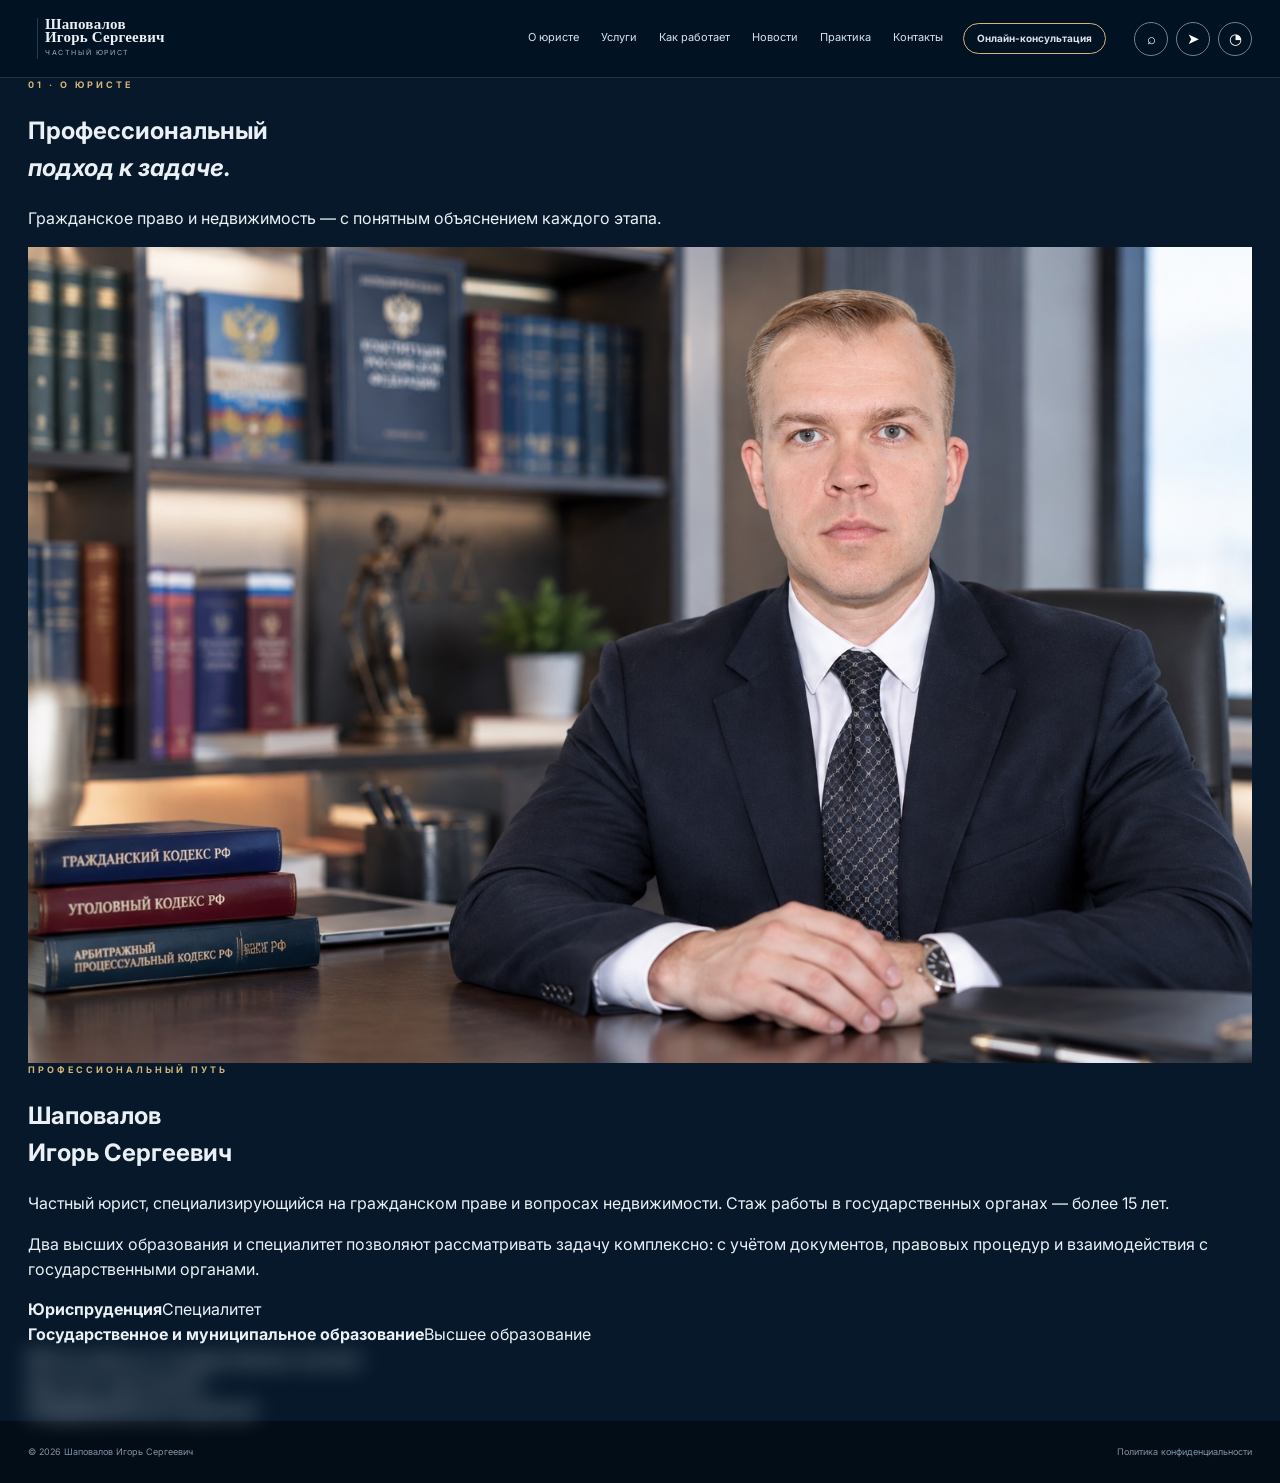
==== commit 408530e3: "Use supplied scales logo on every page and remove about-card photo" ====
--- a/about.html
+++ b/about.html
@@ -1 +1 @@
-<!doctype html><html lang="ru"><head><meta charset="utf-8"><meta name="viewport" content="width=device-width,initial-scale=1"><title>О юристе — Шаповалов Игорь Сергеевич</title><link href="https://fonts.googleapis.com/css2?family=Inter:wght@400;500;600;700&display=swap" rel="stylesheet"><link rel="stylesheet" href="assets/style.css"></head><body><header class="site-header"><div class="wrap nav"><a class="brand" href="index.html"><svg class="brand-scales" viewBox="0 0 82 62" aria-hidden="true"><path d="M41 8v40M27 13h28M18 20h46M41 48H30M41 48h11M26 48h30"/><path d="M18 20 8 38M64 20l10 18"/><path d="M1 38h14M67 38h14M5 38c0 8 10 8 10 0M67 38c0 8 10 8 10 0"/><path d="M37 8c0-7 8-9 12-4 2 3 1 6-2 8"/></svg><span class="brand-name"><strong>Шаповалов<br>Игорь Сергеевич</strong><small>ЧАСТНЫЙ ЮРИСТ</small></span></a><nav class="desktop-nav"><a class="active" href="about.html">О юристе</a><a href="services.html">Услуги</a><a href="work.html">Как работает</a><a href="news.html">Новости</a><a href="practice.html">Практика</a><a href="contacts.html">Контакты</a></nav><a class="nav-cta" href="contacts.html#booking">Онлайн-консультация</a><div class="nav-actions"><a class="icon-btn" href="tel:+79604899998" aria-label="Позвонить">⌕</a><a class="icon-btn" href="https://t.me/+79604899998" target="_blank" rel="noopener" aria-label="Telegram">➤</a><a class="icon-btn" href="https://wa.me/79604899998" target="_blank" rel="noopener" aria-label="WhatsApp">◔</a></div><button class="menu-toggle">☰</button></div><div class="mobile-nav" id="mobileNav"><a href="about.html">О юристе</a><a href="services.html">Услуги</a><a href="work.html">Как работает</a><a href="news.html">Новости</a><a href="practice.html">Практика</a><a href="contacts.html">Контакты</a></div></header><main class="page"><section class="page-hero"><div class="wrap"><div class="kicker">01 · О ЮРИСТЕ</div><h1>Профессиональный<br><em>подход к задаче.</em></h1><p>Гражданское право и недвижимость — с понятным объяснением каждого этапа.</p></div></section><section class="about-main wrap"><div class="about-photo"><img src="assets/igor-shapovalov.jpg" alt="Шаповалов Игорь Сергеевич"></div><div><div class="kicker">ПРОФЕССИОНАЛЬНЫЙ ПУТЬ</div><h2>Шаповалов<br>Игорь Сергеевич</h2><p>Частный юрист, специализирующийся на гражданском праве и вопросах недвижимости. Стаж работы в государственных органах — более 15 лет.</p><p>Два высших образования и специалитет позволяют рассматривать задачу комплексно: с учётом документов, правовых процедур и взаимодействия с государственными органами.</p><div class="credentials"><div><b>Юриспруденция</b><span>Специалитет</span></div><div><b>Государственное и муниципальное образование</b><span>Высшее образование</span></div></div></div></section><section class="stats-band"><div class="wrap stats"><div><b>15+</b><span>лет работы в государственных органах</span></div><div><b>2</b><span>высших образования</span></div><div><b>Специалитет</b><span>юриспруденция</span></div></div></section></main><footer class="footer"><div class="wrap footer-row"><span>© 2026 Шаповалов Игорь Сергеевич</span><a href="privacy.html">Политика конфиденциальности</a></div></footer><script src="assets/script.js"></script></body></html>+<!doctype html><html lang="ru"><head><meta charset="utf-8"><meta name="viewport" content="width=device-width,initial-scale=1"><title>О юристе — Шаповалов Игорь Сергеевич</title><link href="https://fonts.googleapis.com/css2?family=Inter:wght@400;500;600;700&display=swap" rel="stylesheet"><link rel="stylesheet" href="assets/style.css"></head><body><header class="site-header"><div class="wrap nav"><a class="brand" href="index.html"><img class="brand-scales-img" src="assets/logo.jpg" alt="" aria-hidden="true"><span class="brand-name"><strong>Шаповалов<br>Игорь Сергеевич</strong><small>ЧАСТНЫЙ ЮРИСТ</small></span></a><nav class="desktop-nav"><a class="active" href="about.html">О юристе</a><a href="services.html">Услуги</a><a href="work.html">Как работает</a><a href="news.html">Новости</a><a href="practice.html">Практика</a><a href="contacts.html">Контакты</a></nav><a class="nav-cta" href="contacts.html#booking">Онлайн-консультация</a><div class="nav-actions"><a class="icon-btn" href="tel:+79604899998" aria-label="Позвонить">⌕</a><a class="icon-btn" href="https://t.me/+79604899998" target="_blank" rel="noopener" aria-label="Telegram">➤</a><a class="icon-btn" href="https://wa.me/79604899998" target="_blank" rel="noopener" aria-label="WhatsApp">◔</a></div><button class="menu-toggle">☰</button></div><div class="mobile-nav" id="mobileNav"><a href="about.html">О юристе</a><a href="services.html">Услуги</a><a href="work.html">Как работает</a><a href="news.html">Новости</a><a href="practice.html">Практика</a><a href="contacts.html">Контакты</a></div></header><main class="page"><section class="page-hero"><div class="wrap"><div class="kicker">01 · О ЮРИСТЕ</div><h1>Профессиональный<br><em>подход к задаче.</em></h1><p>Гражданское право и недвижимость — с понятным объяснением каждого этапа.</p></div></section><section class="about-main wrap"><div class="about-photo"><img src="assets/igor-shapovalov.jpg" alt="Шаповалов Игорь Сергеевич"></div><div><div class="kicker">ПРОФЕССИОНАЛЬНЫЙ ПУТЬ</div><h2>Шаповалов<br>Игорь Сергеевич</h2><p>Частный юрист, специализирующийся на гражданском праве и вопросах недвижимости. Стаж работы в государственных органах — более 15 лет.</p><p>Два высших образования и специалитет позволяют рассматривать задачу комплексно: с учётом документов, правовых процедур и взаимодействия с государственными органами.</p><div class="credentials"><div><b>Юриспруденция</b><span>Специалитет</span></div><div><b>Государственное и муниципальное образование</b><span>Высшее образование</span></div></div></div></section><section class="stats-band"><div class="wrap stats"><div><b>15+</b><span>лет работы в государственных органах</span></div><div><b>2</b><span>высших образования</span></div><div><b>Специалитет</b><span>юриспруденция</span></div></div></section></main><footer class="footer"><div class="wrap footer-row"><span>© 2026 Шаповалов Игорь Сергеевич</span><a href="privacy.html">Политика конфиденциальности</a></div></footer><script src="assets/script.js"></script></body></html>
--- a/assets/style.css
+++ b/assets/style.css
@@ -1,15 +1,16 @@
-:root{--navy:#06182a;--navy2:#0b2238;--blue:#123653;--ink:#eaf0f5;--muted:#9caebe;--line:rgba(157,184,207,.2);--gold:#d4b477;--gold2:#f0d9a2;--panel:#092139;--serif:"Cormorant Garamond",Georgia,serif;--sans:Inter,Arial,sans-serif}*{box-sizing:border-box}html{scroll-behavior:smooth;background:var(--navy)}body{margin:0;background:var(--navy);color:var(--ink);font-family:var(--sans);font-size:16px;line-height:1.55;overflow-x:hidden}a{text-decoration:none;color:inherit}img{display:block;max-width:100%}.wrap{width:min(1460px,calc(100% - 56px));margin:auto}.intro-screen{position:fixed;inset:0;z-index:9999;display:grid;place-items:center;background:radial-gradient(circle at 50% 38%,#173b5a 0,#091e34 43%,#020a13 100%);color:var(--gold2);transition:opacity .85s ease,visibility .85s ease}.intro-screen.hide{opacity:0;visibility:hidden;pointer-events:none}.themis-logo{text-align:center;animation:themisIn 1.15s cubic-bezier(.2,.8,.2,1) both}.themis-logo svg{width:185px;height:255px;fill:none;stroke:currentColor;stroke-width:5;stroke-linecap:round;stroke-linejoin:round;filter:drop-shadow(0 16px 30px rgba(0,0,0,.45))}.themis-title{font-family:var(--serif);font-size:25px;font-weight:600;letter-spacing:1.5px;margin-top:4px}.themis-subtitle{font-size:10px;letter-spacing:4px;color:#aab9c8;margin-top:1px}@keyframes themisIn{from{opacity:0;transform:translateY(12px) scale(.94)}to{opacity:1;transform:none}}.site-header{position:sticky;top:0;z-index:100;background:rgba(4,18,32,.86);backdrop-filter:blur(18px) saturate(130%);-webkit-backdrop-filter:blur(18px) saturate(130%);border-bottom:1px solid var(--line)}.nav{height:78px;display:flex;align-items:center;gap:20px}.brand{display:flex;align-items:center;gap:12px;margin-right:auto}.brand-mark{font-family:var(--serif);font-size:29px;color:var(--gold2);padding-right:12px;border-right:1px solid #3a5268}.brand strong{font-family:var(--serif);font-size:16px;line-height:.9;display:block;letter-spacing:.2px}.brand small{display:block;font-size:8px;letter-spacing:2px;color:#9aabba;margin-top:5px}.desktop-nav{display:flex;align-items:center;gap:23px;color:#d9e2ea;font-size:12px}.desktop-nav a{padding:29px 0;border-bottom:1px solid transparent;transition:color .2s,border-color .2s}.desktop-nav a:hover{color:var(--gold2);border-color:var(--gold)}.nav-actions{display:flex;gap:8px;align-items:center;margin-left:8px}.icon-btn{width:34px;height:34px;border:1px solid #6f8292;border-radius:50%;display:grid;place-items:center;font-size:17px;color:#fff;transition:.2s}.icon-btn:hover{border-color:var(--gold);color:var(--gold2);transform:translateY(-2px)}.nav-cta{border:1px solid var(--gold);border-radius:18px;padding:8px 16px;color:#081a2b;background:var(--gold);font-size:10px;font-weight:700;white-space:nowrap}.menu-toggle{display:none;background:none;border:0;color:#fff;font-size:24px}.mobile-nav{display:none}.mobile-actions{display:flex;gap:8px;padding-top:12px}.mobile-actions a{border:1px solid #53697b;border-radius:18px;padding:8px 12px;font-size:11px}.hero{position:relative;overflow:hidden;background:#07192a}.screenshot-hero{min-height:610px}.hero-library{position:absolute;inset:0;background:linear-gradient(90deg,rgba(3,13,24,.97) 0%,rgba(3,13,24,.86) 42%,rgba(3,13,24,.45) 100%),url('https://images.unsplash.com/photo-1507842217343-583bb7270b66?auto=format&fit=crop&w=2200&q=88') center/cover;filter:saturate(.5) blur(.2px);transform:scale(1.015)}.hero-grid{position:relative;z-index:2;min-height:610px;display:grid;grid-template-columns:1.04fr .96fr;align-items:center;gap:45px}.hero-copy{padding:65px 0}.kicker,.card-label{font-size:9px;letter-spacing:3px;color:var(--gold);font-weight:700;text-transform:uppercase}.hero h1{font-family:var(--serif);font-size:clamp(58px,6vw,92px);font-weight:500;line-height:.88;letter-spacing:-2px;margin:18px 0 25px}.hero h1 em,.statement h2 em{color:var(--gold2);font-style:normal}.hero-copy p{max-width:590px;color:#c5d0da;font-size:15px;line-height:1.7}.hero-actions{display:flex;gap:8px;flex-wrap:wrap;margin-top:28px}.action-pill{border:1px solid #758898;border-radius:22px;padding:10px 15px;display:inline-flex;align-items:center;gap:8px;font-size:10px;font-weight:600;background:rgba(6,22,37,.55);backdrop-filter:blur(8px);transition:.25s}.action-pill span{font-size:15px}.action-pill:hover{border-color:var(--gold);transform:translateY(-2px)}.action-pill.gold{background:var(--gold);border-color:var(--gold);color:#07192a}.hero-portrait{justify-self:end;width:min(500px,100%);position:relative;background:#fff;box-shadow:0 28px 80px rgba(0,0,0,.45);border:1px solid rgba(255,255,255,.18)}.hero-portrait img{width:100%;height:auto;object-fit:contain;object-position:center top}.portrait-caption{position:absolute;left:0;right:0;bottom:0;background:linear-gradient(transparent,rgba(4,18,32,.96));padding:42px 20px 17px;font-family:var(--serif);font-size:18px}.portrait-caption span{font-family:var(--sans);font-size:9px;color:#b5c1cc;letter-spacing:2px}.dashboard{display:grid;grid-template-columns:1.05fr 1.1fr .92fr .75fr;gap:10px;padding-top:10px;padding-bottom:10px}.dash-card{min-height:440px;background:linear-gradient(145deg,#0b2943,#071b2e);border:1px solid rgba(129,160,184,.2);border-radius:4px;padding:24px;position:relative;overflow:hidden;transition:transform .3s,box-shadow .3s,border-color .3s}.dash-card:hover{transform:translateY(-5px);border-color:rgba(212,180,119,.65);box-shadow:0 22px 50px rgba(0,0,0,.28)}.dash-card h2{font-family:var(--serif);font-weight:500;font-size:31px;line-height:.95;margin:15px 0 18px}.about-card{display:grid;grid-template-columns:.82fr 1fr;gap:18px}.about-card .card-label{grid-column:1/-1}.dash-photo{align-self:stretch;background:#fff;display:flex;align-items:flex-start}.dash-photo img{width:100%;height:auto;object-fit:contain}.dash-copy{align-self:center}.dash-copy p{font-size:11px;color:#aebdca;line-height:1.6}.dash-copy span,.booking-link{font-size:10px;color:var(--gold2);font-weight:600}.services-card{grid-column:auto}.service-mini-grid{display:grid;grid-template-columns:1fr 1fr;gap:7px}.service-mini-grid span{min-height:78px;border:1px solid rgba(129,160,184,.2);border-radius:4px;padding:11px;color:#9eb0c0;font-size:15px}.service-mini-grid span b{display:block;color:#e7edf2;font-size:11px;margin-top:5px}.service-mini-grid span small{display:block;font-size:8px;line-height:1.35;color:#8599aa}.service-mini-grid .accent{border-color:rgba(212,180,119,.8);background:linear-gradient(145deg,rgba(212,180,119,.09),transparent)}.news-card-panel{background:linear-gradient(145deg,#0b2943,#071a2c)}.news-preview{display:grid;gap:10px}.news-preview>div{border-top:1px solid var(--line);padding-top:12px}.news-preview span{font-size:8px;letter-spacing:1px;color:var(--gold)}.news-preview b{display:block;font-family:var(--serif);font-size:18px;font-weight:600;line-height:1.05;margin:7px 0}.news-preview small{font-size:8px;color:#8da0b0}.contact-mini{display:grid;gap:7px;margin:24px 0}.contact-mini span{border:1px solid rgba(129,160,184,.2);border-radius:4px;padding:10px 11px;font-size:17px;display:grid;grid-template-columns:22px 1fr}.contact-mini b{font-size:10px;align-self:center}.contact-mini small{grid-column:2;font-size:8px;color:#8196a7}.statement{padding:115px 0;background:radial-gradient(circle at 80% 40%,#123653,#06182a 55%);border-top:1px solid var(--line)}.statement h2{font-family:var(--serif);font-size:clamp(55px,7vw,90px);line-height:.85;font-weight:500;margin:16px 0}.statement p{max-width:520px;color:#9eb0bf;font-size:14px}.footer{background:#030d18;color:#8293a2;padding:24px 0;font-size:9px}.footer-row{display:flex;justify-content:space-between;gap:20px}.footer a:hover{color:var(--gold2)}.blur-out{filter:blur(11px);opacity:.22;transform:translateY(-9px) scale(.985);transition:filter .42s cubic-bezier(.2,.8,.2,1),opacity .42s,transform .42s}.blur-out.blur-from-bottom{transform:translateY(9px) scale(.985)}@media(prefers-reduced-motion:reduce){*,*:before,*:after{scroll-behavior:auto!important;transition:none!important;animation:none!important}.blur-out{filter:none;opacity:1;transform:none}}@media(max-width:1180px){.desktop-nav{gap:14px}.dashboard{grid-template-columns:1fr 1fr}.dash-card{min-height:400px}.contact-card{grid-column:2}.services-card{grid-row:span 1}.hero-grid{grid-template-columns:1fr .8fr}}@media(max-width:780px){.wrap{width:calc(100% - 28px)}.nav{height:68px}.desktop-nav,.nav-cta{display:none}.nav-actions{margin-left:auto}.icon-btn{width:31px;height:31px}.menu-toggle{display:block}.mobile-nav{padding:14px;background:#06182a;border-top:1px solid var(--line)}.mobile-nav a{display:block;padding:10px 0;font-size:12px}.mobile-actions{display:flex}.screenshot-hero{min-height:auto}.hero-grid{display:flex;flex-direction:column;gap:24px;padding:38px 0 42px}.hero-copy{padding:0}.hero h1{font-size:53px;letter-spacing:-1px}.hero-copy p{font-size:14px}.hero-actions{gap:6px}.action-pill{font-size:9px;padding:9px 11px}.action-pill.gold{width:100%}.hero-portrait{order:-1;width:min(360px,100%);align-self:center}.dashboard{grid-template-columns:1fr;padding-top:8px}.dash-card{min-height:0}.about-card{grid-template-columns:1fr 1fr}.contact-card{grid-column:auto}.statement{padding:75px 0}.statement h2{font-size:58px}.footer-row{display:block}.footer-row>*{display:block;margin:7px 0}.themis-logo svg{width:150px;height:210px}.themis-title{font-size:19px}}
-/* === Reference reconstruction: supplied design === */
-.intro-screen{background:#02152a;overflow:hidden;display:block}
-.intro-themis{position:absolute;inset:0 44% 0 0;background-image:linear-gradient(90deg,rgba(3,20,38,.1),rgba(3,20,38,.25)),url("https://upload.wikimedia.org/wikipedia/commons/a/a9/Themis_in_front_of_the_Bank_of_China.jpg");background-size:cover;background-position:center 35%;filter:saturate(.65) contrast(1.12) brightness(.7);transform:scale(1.08);animation:introZoom 3.2s ease both}
-.intro-vignette{position:absolute;inset:0;background:linear-gradient(90deg,rgba(1,15,29,.04) 0%,rgba(1,15,29,.15) 38%,#03172c 55%,#03172c 100%)}
-.intro-copy{position:absolute;left:54%;top:50%;transform:translateY(-50%);width:38%;text-align:center;color:#f0eee8}
-.intro-copy h1{font-family:var(--serif);font-size:clamp(38px,4.2vw,67px);font-weight:500;line-height:.82;letter-spacing:9px;margin:18px 0 24px}
-.intro-rule{width:1px;height:56px;background:rgba(230,220,199,.65);margin:0 auto 18px}
-.intro-gold-line{width:64px;height:1px;background:var(--gold);margin:0 auto 20px}
-.intro-copy p{font-size:13px;line-height:1.5;color:#a8bacb}
-.intro-enter{position:absolute;top:310px;left:50%;transform:translateX(-50%);font-size:9px;color:#7e96aa;border-top:1px solid #71879a;padding-top:13px;width:125px}
-@keyframes introZoom{from{transform:scale(1.02);opacity:.8}to{transform:scale(1.08);opacity:1}}
+:root{--navy:#06182a;--navy2:#0b2238;--blue:#123653;--ink:#eaf0f5;--muted:#9caebe;--line:rgba(157,184,207,.2);--gold:#d4b477;--gold2:#f0d9a2;--panel:#092139;--serif:"Cormorant Garamond",Georgia,serif;--sans:Inter,Arial,sans-serif}*{box-sizing:border-box}html{scroll-behavior:smooth;background:var(--navy)}body{margin:0;background:var(--navy);color:var(--ink);font-family:var(--sans);font-size:16px;line-height:1.55;overflow-x:hidden}a{text-decoration:none;color:inherit}img{display:block;max-width:100%}.wrap{width:min(1460px,calc(100% - 56px));margin:auto}.intro-screen{position:fixed;inset:0;z-index:9999;background:#03172c;overflow:hidden;opacity:1;visibility:visible;filter:none;transform:scale(1);transition:opacity 1.05s cubic-bezier(.22,.61,.36,1),visibility 1.05s linear,filter 1.05s cubic-bezier(.22,.61,.36,1),transform 1.05s cubic-bezier(.22,.61,.36,1)}.intro-screen.hide{opacity:0;visibility:hidden;pointer-events:none;filter:blur(18px);transform:scale(1.025)}.themis-logo{text-align:center;animation:themisIn 1.15s cubic-bezier(.2,.8,.2,1) both}.themis-logo svg{width:185px;height:255px;fill:none;stroke:currentColor;stroke-width:5;stroke-linecap:round;stroke-linejoin:round;filter:drop-shadow(0 16px 30px rgba(0,0,0,.45))}.themis-title{font-family:var(--serif);font-size:25px;font-weight:600;letter-spacing:1.5px;margin-top:4px}.themis-subtitle{font-size:10px;letter-spacing:4px;color:#aab9c8;margin-top:1px}@keyframes themisIn{from{opacity:0;transform:translateY(12px) scale(.94)}to{opacity:1;transform:none}}.site-header{position:sticky;top:0;z-index:100;background:rgba(4,18,32,.86);backdrop-filter:blur(18px) saturate(130%);-webkit-backdrop-filter:blur(18px) saturate(130%);border-bottom:1px solid var(--line)}.nav{height:78px;display:flex;align-items:center;gap:20px}.brand{display:flex;align-items:center;gap:12px;margin-right:auto}.brand-mark{font-family:var(--serif);font-size:29px;color:var(--gold2);padding-right:12px;border-right:1px solid #3a5268}.brand strong{font-family:var(--serif);font-size:16px;line-height:.9;display:block;letter-spacing:.2px}.brand small{display:block;font-size:8px;letter-spacing:2px;color:#9aabba;margin-top:5px}.desktop-nav{display:flex;align-items:center;gap:23px;color:#d9e2ea;font-size:12px}.desktop-nav a{padding:29px 0;border-bottom:1px solid transparent;transition:color .2s,border-color .2s}.desktop-nav a:hover{color:var(--gold2);border-color:var(--gold)}.nav-actions{display:flex;gap:8px;align-items:center;margin-left:8px}.icon-btn{width:34px;height:34px;border:1px solid #6f8292;border-radius:50%;display:grid;place-items:center;font-size:17px;color:#fff;transition:.2s}.icon-btn:hover{border-color:var(--gold);color:var(--gold2);transform:translateY(-2px)}.nav-cta{border:1px solid var(--gold);border-radius:18px;padding:8px 16px;color:#081a2b;background:var(--gold);font-size:10px;font-weight:700;white-space:nowrap}.menu-toggle{display:none;background:none;border:0;color:#fff;font-size:24px}.mobile-nav{display:none}.mobile-actions{display:flex;gap:8px;padding-top:12px}.mobile-actions a{border:1px solid #53697b;border-radius:18px;padding:8px 12px;font-size:11px}.hero{position:relative;overflow:hidden;background:#07192a}.screenshot-hero{min-height:610px}.hero-library{position:absolute;inset:0;background:linear-gradient(90deg,rgba(3,13,24,.97) 0%,rgba(3,13,24,.86) 42%,rgba(3,13,24,.45) 100%),url('https://images.unsplash.com/photo-1507842217343-583bb7270b66?auto=format&fit=crop&w=2200&q=88') center/cover;filter:saturate(.5) blur(.2px);transform:scale(1.015)}.hero-grid{position:relative;z-index:2;min-height:610px;display:grid;grid-template-columns:1.04fr .96fr;align-items:center;gap:45px}.hero-copy{padding:65px 0}.kicker,.card-label{font-size:9px;letter-spacing:3px;color:var(--gold);font-weight:700;text-transform:uppercase}.hero h1{font-family:var(--serif);font-size:clamp(58px,6vw,92px);font-weight:500;line-height:.88;letter-spacing:-2px;margin:18px 0 25px}.hero h1 em,.statement h2 em{color:var(--gold2);font-style:normal}.hero-copy p{max-width:590px;color:#c5d0da;font-size:15px;line-height:1.7}.hero-actions{display:flex;gap:8px;flex-wrap:wrap;margin-top:28px}.action-pill{border:1px solid #758898;border-radius:22px;padding:10px 15px;display:inline-flex;align-items:center;gap:8px;font-size:10px;font-weight:600;background:rgba(6,22,37,.55);backdrop-filter:blur(8px);transition:.25s}.action-pill span{font-size:15px}.action-pill:hover{border-color:var(--gold);transform:translateY(-2px)}.action-pill.gold{background:var(--gold);border-color:var(--gold);color:#07192a}.hero-portrait{justify-self:end;width:min(500px,100%);position:relative;background:#fff;box-shadow:0 28px 80px rgba(0,0,0,.45);border:1px solid rgba(255,255,255,.18)}.hero-portrait img{width:100%;height:auto;object-fit:contain;object-position:center top}.portrait-caption{position:absolute;left:0;right:0;bottom:0;background:linear-gradient(transparent,rgba(4,18,32,.96));padding:42px 20px 17px;font-family:var(--serif);font-size:18px}.portrait-caption span{font-family:var(--sans);font-size:9px;color:#b5c1cc;letter-spacing:2px}.dashboard{display:grid;grid-template-columns:1.05fr 1.1fr .92fr .75fr;gap:10px;padding-top:10px;padding-bottom:10px}.dash-card{min-height:440px;background:linear-gradient(145deg,#0b2943,#071b2e);border:1px solid rgba(129,160,184,.2);border-radius:4px;padding:24px;position:relative;overflow:hidden;transition:transform .3s,box-shadow .3s,border-color .3s}.dash-card:hover{transform:translateY(-5px);border-color:rgba(212,180,119,.65);box-shadow:0 22px 50px rgba(0,0,0,.28)}.dash-card h2{font-family:var(--serif);font-weight:500;font-size:31px;line-height:.95;margin:15px 0 18px}.about-card{display:grid;grid-template-columns:.82fr 1fr;gap:18px}.about-card .card-label{grid-column:1/-1}.dash-photo{align-self:stretch;background:#fff;display:flex;align-items:flex-start}.dash-photo img{width:100%;height:auto;object-fit:contain}.dash-copy{align-self:center}.dash-copy p{font-size:11px;color:#aebdca;line-height:1.6}.dash-copy span,.booking-link{font-size:10px;color:var(--gold2);font-weight:600}.services-card{grid-column:auto}.service-mini-grid{display:grid;grid-template-columns:1fr 1fr;gap:7px}.service-mini-grid span{min-height:78px;border:1px solid rgba(129,160,184,.2);border-radius:4px;padding:11px;color:#9eb0c0;font-size:15px}.service-mini-grid span b{display:block;color:#e7edf2;font-size:11px;margin-top:5px}.service-mini-grid span small{display:block;font-size:8px;line-height:1.35;color:#8599aa}.service-mini-grid .accent{border-color:rgba(212,180,119,.8);background:linear-gradient(145deg,rgba(212,180,119,.09),transparent)}.news-card-panel{background:linear-gradient(145deg,#0b2943,#071a2c)}.news-preview{display:grid;gap:10px}.news-preview>div{border-top:1px solid var(--line);padding-top:12px}.news-preview span{font-size:8px;letter-spacing:1px;color:var(--gold)}.news-preview b{display:block;font-family:var(--serif);font-size:18px;font-weight:600;line-height:1.05;margin:7px 0}.news-preview small{font-size:8px;color:#8da0b0}.contact-mini{display:grid;gap:7px;margin:24px 0}.contact-mini span{border:1px solid rgba(129,160,184,.2);border-radius:4px;padding:10px 11px;font-size:17px;display:grid;grid-template-columns:22px 1fr}.contact-mini b{font-size:10px;align-self:center}.contact-mini small{grid-column:2;font-size:8px;color:#8196a7}.statement{padding:115px 0;background:radial-gradient(circle at 80% 40%,#123653,#06182a 55%);border-top:1px solid var(--line)}.statement h2{font-family:var(--serif);font-size:clamp(55px,7vw,90px);line-height:.85;font-weight:500;margin:16px 0}.statement p{max-width:520px;color:#9eb0bf;font-size:14px}.footer{background:#030d18;color:#8293a2;padding:24px 0;font-size:9px}.footer-row{display:flex;justify-content:space-between;gap:20px}.footer a:hover{color:var(--gold2)}.blur-out{filter:blur(11px);opacity:.22;transform:translateY(-9px) scale(.985);transition:filter .42s cubic-bezier(.2,.8,.2,1),opacity .42s,transform .42s}.blur-out.blur-from-bottom{transform:translateY(9px) scale(.985)}@media(prefers-reduced-motion:reduce){*,*:before,*:after{scroll-behavior:auto!important;transition:none!important;animation:none!important}.blur-out{filter:none;opacity:1;transform:none}}@media(max-width:1180px){.desktop-nav{gap:14px}.dashboard{grid-template-columns:1fr 1fr}.dash-card{min-height:400px}.contact-card{grid-column:2}.services-card{grid-row:span 1}.hero-grid{grid-template-columns:1fr .8fr}}@media(max-width:780px){.wrap{width:calc(100% - 28px)}.nav{height:68px}.desktop-nav,.nav-cta{display:none}.nav-actions{margin-left:auto}.icon-btn{width:31px;height:31px}.menu-toggle{display:block}.mobile-nav{padding:14px;background:#06182a;border-top:1px solid var(--line)}.mobile-nav a{display:block;padding:10px 0;font-size:12px}.mobile-actions{display:flex}.screenshot-hero{min-height:auto}.hero-grid{display:flex;flex-direction:column;gap:24px;padding:38px 0 42px}.hero-copy{padding:0}.hero h1{font-size:53px;letter-spacing:-1px}.hero-copy p{font-size:14px}.hero-actions{gap:6px}.action-pill{font-size:9px;padding:9px 11px}.action-pill.gold{width:100%}.hero-portrait{order:-1;width:min(360px,100%);align-self:center}.dashboard{grid-template-columns:1fr;padding-top:8px}.dash-card{min-height:0}.about-card{grid-template-columns:1fr 1fr}.contact-card{grid-column:auto}.statement{padding:75px 0}.statement h2{font-size:58px}.footer-row{display:block}.footer-row>*{display:block;margin:7px 0}.themis-logo svg{width:150px;height:210px}.themis-title{font-size:19px}}
+
+/* === Apple-like launch screen based on the supplied image === */
+.intro-image{position:absolute;inset:0;background-image:url("../assets/start.jpg");background-size:cover;background-position:center;transform:scale(1.001);will-change:transform,filter}
+.intro-vignette{position:absolute;inset:0;background:radial-gradient(circle at 50% 50%,transparent 42%,rgba(1,12,24,.18) 72%,rgba(1,10,20,.42) 100%);pointer-events:none}
+@media(max-width:780px){
+  .intro-image{background-position:center center}
+}
+@media(prefers-reduced-motion:reduce){
+  .intro-screen{transition:none}
+}
+
+/* === Reference hero and brand styling === */
 .reference-hero{min-height:690px}
 .hero-library{background-image:url("https://images.unsplash.com/photo-1507842217343-583bb7270b66?auto=format&fit=crop&w=2400&q=90");background-position:center;background-size:cover;filter:blur(.35px) saturate(.6) brightness(.72);transform:scale(1.03)}
 .hero-overlay{position:absolute;inset:0;background:linear-gradient(90deg,rgba(2,18,34,.96) 0%,rgba(2,18,34,.86) 43%,rgba(2,18,34,.35) 68%,rgba(2,18,34,.18) 100%)}
@@ -30,4 +31,9 @@
 .nav-cta{padding:7px 13px;background:transparent;color:#d9e1e8}
 .dashboard{margin-top:10px}
 .dash-card{background:linear-gradient(150deg,rgba(10,39,65,.96),rgba(3,24,43,.98));border-color:rgba(112,145,171,.28)}
-@media(max-width:780px){.intro-themis{inset:0;background-position:center}.intro-vignette{background:linear-gradient(90deg,rgba(1,15,29,.18),rgba(1,15,29,.88))}.intro-copy{left:10%;width:80%;top:58%}.intro-copy h1{font-size:39px;letter-spacing:6px}.intro-enter{top:245px}.reference-hero .hero-grid{min-height:auto}.reference-hero .hero-portrait{order:-1;align-self:center;width:min(380px,100%);min-height:0}.reference-hero .hero-copy{padding:0}.brand-scales{width:48px;height:38px;flex-basis:48px}}
+@media(max-width:780px){
+  .reference-hero .hero-grid{min-height:auto}
+  .reference-hero .hero-portrait{order:-1;align-self:center;width:min(380px,100%);min-height:0}
+  .reference-hero .hero-copy{padding:0}
+  .brand-scales{width:48px;height:38px;flex-basis:48px}
+}
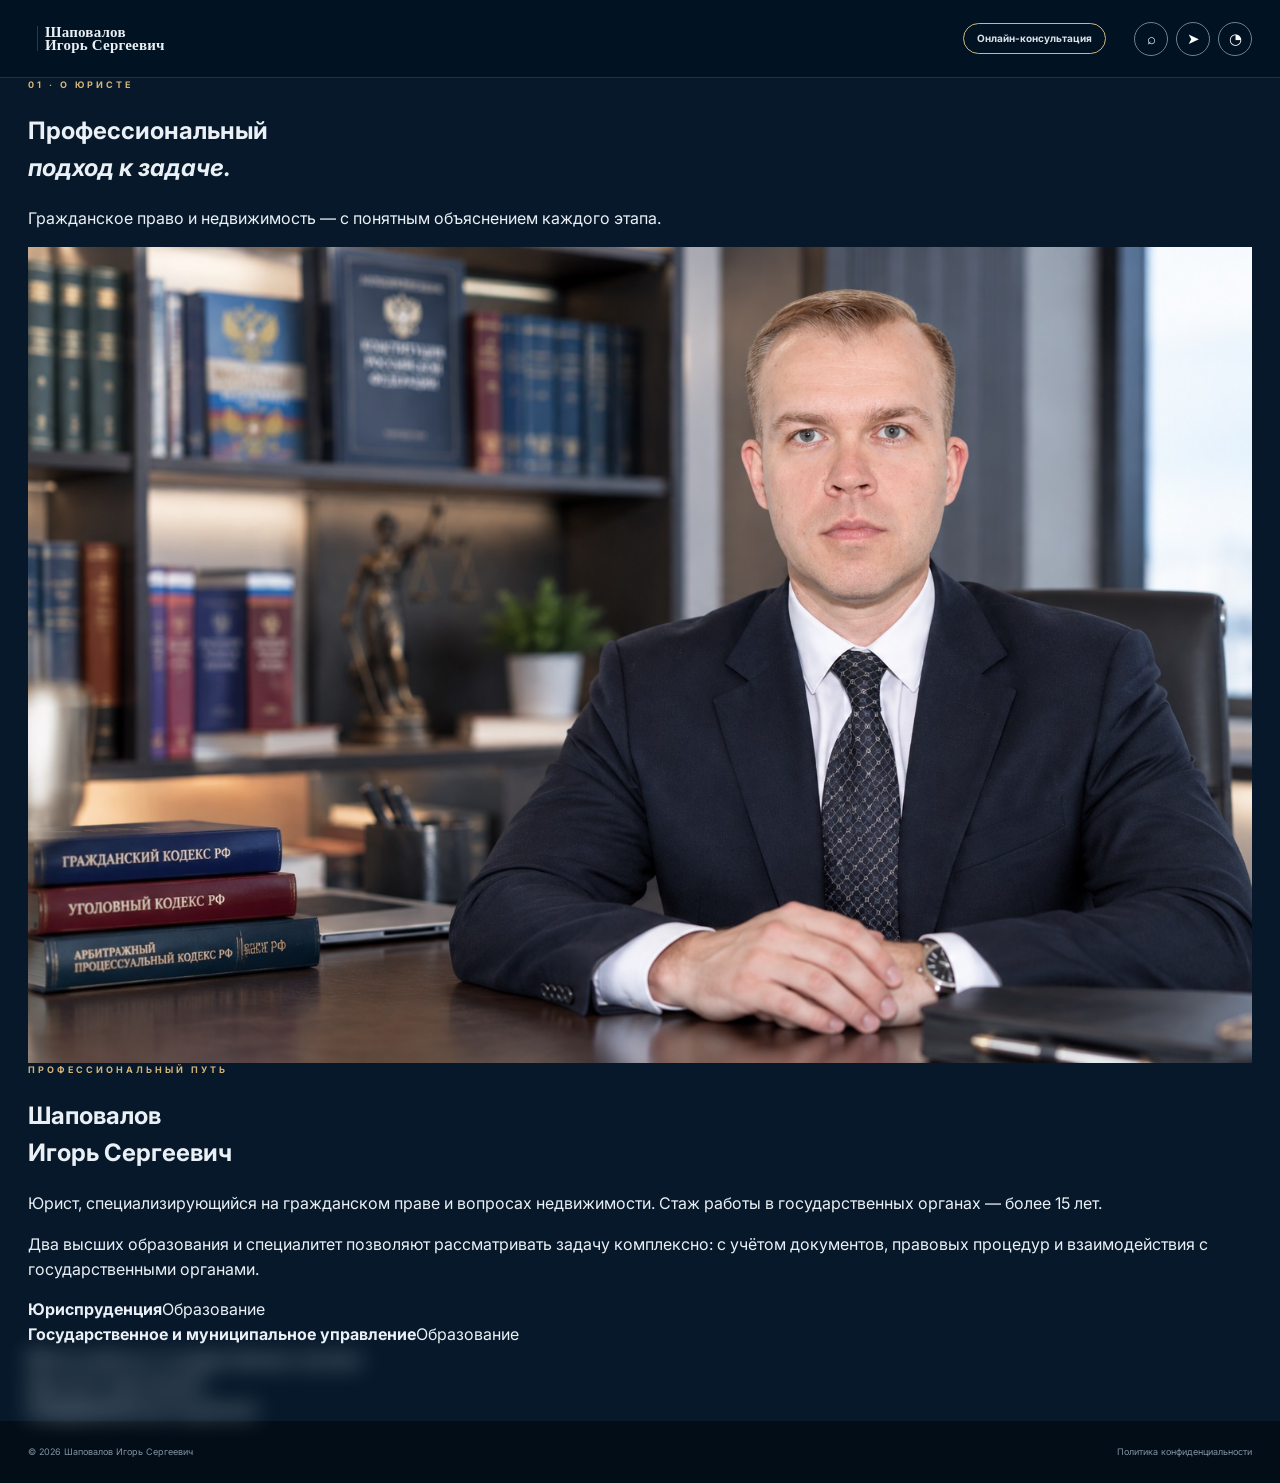
==== commit 9886a6de: "Redesign header, launch screen and lawyer presentation" ====
--- a/about.html
+++ b/about.html
@@ -1 +1 @@
-<!doctype html><html lang="ru"><head><meta charset="utf-8"><meta name="viewport" content="width=device-width,initial-scale=1"><title>О юристе — Шаповалов Игорь Сергеевич</title><link href="https://fonts.googleapis.com/css2?family=Inter:wght@400;500;600;700&display=swap" rel="stylesheet"><link rel="stylesheet" href="assets/style.css"></head><body><header class="site-header"><div class="wrap nav"><a class="brand" href="index.html"><img class="brand-scales-img" src="assets/logo.jpg" alt="" aria-hidden="true"><span class="brand-name"><strong>Шаповалов<br>Игорь Сергеевич</strong><small>ЧАСТНЫЙ ЮРИСТ</small></span></a><nav class="desktop-nav"><a class="active" href="about.html">О юристе</a><a href="services.html">Услуги</a><a href="work.html">Как работает</a><a href="news.html">Новости</a><a href="practice.html">Практика</a><a href="contacts.html">Контакты</a></nav><a class="nav-cta" href="contacts.html#booking">Онлайн-консультация</a><div class="nav-actions"><a class="icon-btn" href="tel:+79604899998" aria-label="Позвонить">⌕</a><a class="icon-btn" href="https://t.me/+79604899998" target="_blank" rel="noopener" aria-label="Telegram">➤</a><a class="icon-btn" href="https://wa.me/79604899998" target="_blank" rel="noopener" aria-label="WhatsApp">◔</a></div><button class="menu-toggle">☰</button></div><div class="mobile-nav" id="mobileNav"><a href="about.html">О юристе</a><a href="services.html">Услуги</a><a href="work.html">Как работает</a><a href="news.html">Новости</a><a href="practice.html">Практика</a><a href="contacts.html">Контакты</a></div></header><main class="page"><section class="page-hero"><div class="wrap"><div class="kicker">01 · О ЮРИСТЕ</div><h1>Профессиональный<br><em>подход к задаче.</em></h1><p>Гражданское право и недвижимость — с понятным объяснением каждого этапа.</p></div></section><section class="about-main wrap"><div class="about-photo"><img src="assets/igor-shapovalov.jpg" alt="Шаповалов Игорь Сергеевич"></div><div><div class="kicker">ПРОФЕССИОНАЛЬНЫЙ ПУТЬ</div><h2>Шаповалов<br>Игорь Сергеевич</h2><p>Частный юрист, специализирующийся на гражданском праве и вопросах недвижимости. Стаж работы в государственных органах — более 15 лет.</p><p>Два высших образования и специалитет позволяют рассматривать задачу комплексно: с учётом документов, правовых процедур и взаимодействия с государственными органами.</p><div class="credentials"><div><b>Юриспруденция</b><span>Специалитет</span></div><div><b>Государственное и муниципальное образование</b><span>Высшее образование</span></div></div></div></section><section class="stats-band"><div class="wrap stats"><div><b>15+</b><span>лет работы в государственных органах</span></div><div><b>2</b><span>высших образования</span></div><div><b>Специалитет</b><span>юриспруденция</span></div></div></section></main><footer class="footer"><div class="wrap footer-row"><span>© 2026 Шаповалов Игорь Сергеевич</span><a href="privacy.html">Политика конфиденциальности</a></div></footer><script src="assets/script.js"></script></body></html>+<!doctype html><html lang="ru"><head><meta charset="utf-8"><meta name="viewport" content="width=device-width,initial-scale=1"><title>О юристе — Шаповалов Игорь Сергеевич</title><link href="https://fonts.googleapis.com/css2?family=Inter:wght@400;500;600;700&display=swap" rel="stylesheet"><link rel="stylesheet" href="assets/style.css"></head><body><header class="site-header"><div class="wrap nav"><a class="brand" href="index.html"><img class="brand-scales-img" src="assets/logo.jpg" alt="" aria-hidden="true"><span class="brand-name"><strong>Шаповалов<br>Игорь Сергеевич</strong></span></a><a class="nav-cta" href="contacts.html#booking">Онлайн-консультация</a><div class="nav-actions"><a class="icon-btn" href="tel:+79604899998" aria-label="Позвонить">⌕</a><a class="icon-btn" href="https://t.me/+79604899998" target="_blank" rel="noopener" aria-label="Telegram">➤</a><a class="icon-btn" href="https://wa.me/79604899998" target="_blank" rel="noopener" aria-label="WhatsApp">◔</a></div><button class="menu-toggle">☰</button></div></header><main class="page"><section class="page-hero"><div class="wrap"><div class="kicker">01 · О ЮРИСТЕ</div><h1>Профессиональный<br><em>подход к задаче.</em></h1><p>Гражданское право и недвижимость — с понятным объяснением каждого этапа.</p></div></section><section class="about-main wrap"><div class="about-photo"><img src="assets/igor-shapovalov.jpg" alt="Шаповалов Игорь Сергеевич"></div><div><div class="kicker">ПРОФЕССИОНАЛЬНЫЙ ПУТЬ</div><h2>Шаповалов<br>Игорь Сергеевич</h2><p>Юрист, специализирующийся на гражданском праве и вопросах недвижимости. Стаж работы в государственных органах — более 15 лет.</p><p>Два высших образования и специалитет позволяют рассматривать задачу комплексно: с учётом документов, правовых процедур и взаимодействия с государственными органами.</p><div class="credentials"><div><b>Юриспруденция</b><span>Образование</span></div><div><b>Государственное и муниципальное управление</b><span>Образование</span></div></div></div></section><section class="stats-band"><div class="wrap stats"><div><b>15+</b><span>лет работы в государственных органах</span></div><div><b>2</b><span>высших образования</span></div><div><b>Специалитет</b><span>юриспруденция</span></div></div></section></main><footer class="footer"><div class="wrap footer-row"><span>© 2026 Шаповалов Игорь Сергеевич</span><a href="privacy.html">Политика конфиденциальности</a></div></footer><script src="assets/script.js"></script></body></html>
--- a/assets/style.css
+++ b/assets/style.css
@@ -37,3 +37,5 @@
   .reference-hero .hero-copy{padding:0}
   .brand-scales{width:48px;height:38px;flex-basis:48px}
 }
+
+
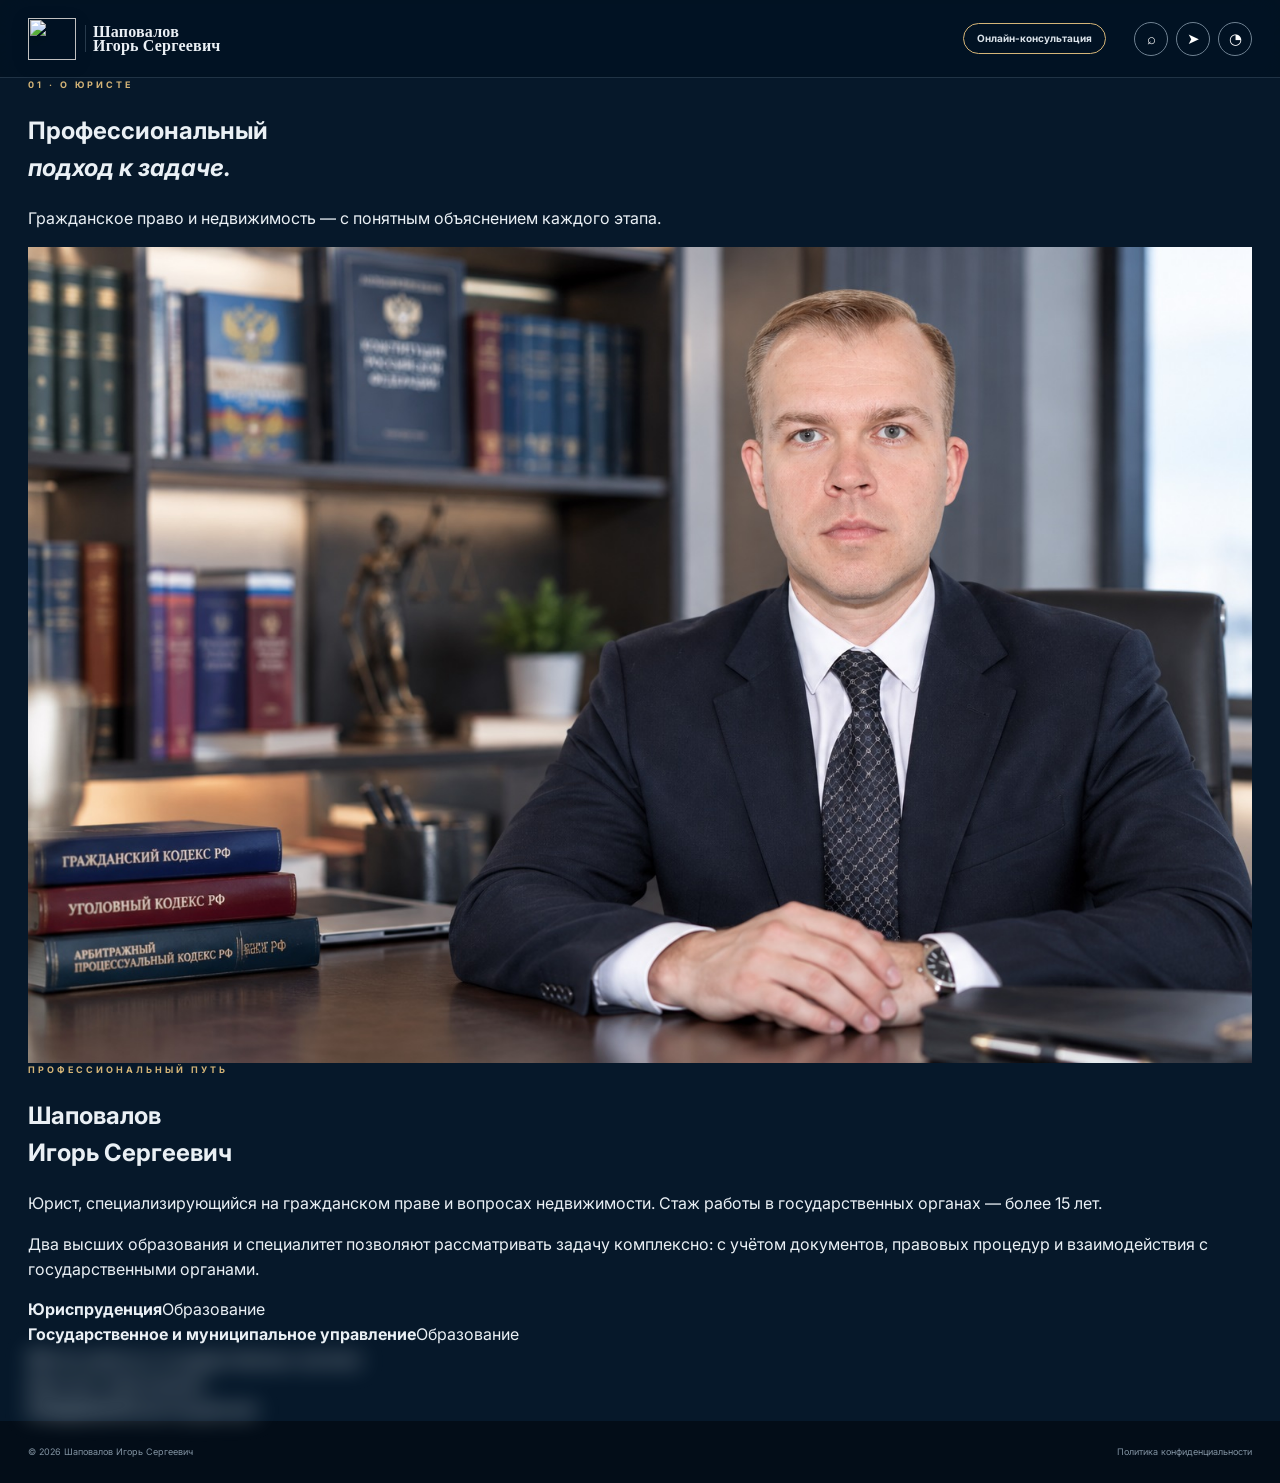
==== commit 70ce0830: "Remove obsolete navigation menu button" ====
--- a/about.html
+++ b/about.html
@@ -1 +1 @@
-<!doctype html><html lang="ru"><head><meta charset="utf-8"><meta name="viewport" content="width=device-width,initial-scale=1"><title>О юристе — Шаповалов Игорь Сергеевич</title><link href="https://fonts.googleapis.com/css2?family=Inter:wght@400;500;600;700&display=swap" rel="stylesheet"><link rel="stylesheet" href="assets/style.css"></head><body><header class="site-header"><div class="wrap nav"><a class="brand" href="index.html"><img class="brand-scales-img" src="assets/logo.jpg" alt="" aria-hidden="true"><span class="brand-name"><strong>Шаповалов<br>Игорь Сергеевич</strong></span></a><a class="nav-cta" href="contacts.html#booking">Онлайн-консультация</a><div class="nav-actions"><a class="icon-btn" href="tel:+79604899998" aria-label="Позвонить">⌕</a><a class="icon-btn" href="https://t.me/+79604899998" target="_blank" rel="noopener" aria-label="Telegram">➤</a><a class="icon-btn" href="https://wa.me/79604899998" target="_blank" rel="noopener" aria-label="WhatsApp">◔</a></div><button class="menu-toggle">☰</button></div></header><main class="page"><section class="page-hero"><div class="wrap"><div class="kicker">01 · О ЮРИСТЕ</div><h1>Профессиональный<br><em>подход к задаче.</em></h1><p>Гражданское право и недвижимость — с понятным объяснением каждого этапа.</p></div></section><section class="about-main wrap"><div class="about-photo"><img src="assets/igor-shapovalov.jpg" alt="Шаповалов Игорь Сергеевич"></div><div><div class="kicker">ПРОФЕССИОНАЛЬНЫЙ ПУТЬ</div><h2>Шаповалов<br>Игорь Сергеевич</h2><p>Юрист, специализирующийся на гражданском праве и вопросах недвижимости. Стаж работы в государственных органах — более 15 лет.</p><p>Два высших образования и специалитет позволяют рассматривать задачу комплексно: с учётом документов, правовых процедур и взаимодействия с государственными органами.</p><div class="credentials"><div><b>Юриспруденция</b><span>Образование</span></div><div><b>Государственное и муниципальное управление</b><span>Образование</span></div></div></div></section><section class="stats-band"><div class="wrap stats"><div><b>15+</b><span>лет работы в государственных органах</span></div><div><b>2</b><span>высших образования</span></div><div><b>Специалитет</b><span>юриспруденция</span></div></div></section></main><footer class="footer"><div class="wrap footer-row"><span>© 2026 Шаповалов Игорь Сергеевич</span><a href="privacy.html">Политика конфиденциальности</a></div></footer><script src="assets/script.js"></script></body></html>+<!doctype html><html lang="ru"><head><meta charset="utf-8"><meta name="viewport" content="width=device-width,initial-scale=1"><title>О юристе — Шаповалов Игорь Сергеевич</title><link href="https://fonts.googleapis.com/css2?family=Inter:wght@400;500;600;700&display=swap" rel="stylesheet"><link rel="stylesheet" href="assets/style.css"></head><body><header class="site-header"><div class="wrap nav"><a class="brand" href="index.html"><img class="brand-scales-img" src="assets/logo.jpg" alt="" aria-hidden="true"><span class="brand-name"><strong>Шаповалов<br>Игорь Сергеевич</strong></span></a><a class="nav-cta" href="contacts.html#booking">Онлайн-консультация</a><div class="nav-actions"><a class="icon-btn" href="tel:+79604899998" aria-label="Позвонить">⌕</a><a class="icon-btn" href="https://t.me/+79604899998" target="_blank" rel="noopener" aria-label="Telegram">➤</a><a class="icon-btn" href="https://wa.me/79604899998" target="_blank" rel="noopener" aria-label="WhatsApp">◔</a></div></div></header><main class="page"><section class="page-hero"><div class="wrap"><div class="kicker">01 · О ЮРИСТЕ</div><h1>Профессиональный<br><em>подход к задаче.</em></h1><p>Гражданское право и недвижимость — с понятным объяснением каждого этапа.</p></div></section><section class="about-main wrap"><div class="about-photo"><img src="assets/igor-shapovalov.jpg" alt="Шаповалов Игорь Сергеевич"></div><div><div class="kicker">ПРОФЕССИОНАЛЬНЫЙ ПУТЬ</div><h2>Шаповалов<br>Игорь Сергеевич</h2><p>Юрист, специализирующийся на гражданском праве и вопросах недвижимости. Стаж работы в государственных органах — более 15 лет.</p><p>Два высших образования и специалитет позволяют рассматривать задачу комплексно: с учётом документов, правовых процедур и взаимодействия с государственными органами.</p><div class="credentials"><div><b>Юриспруденция</b><span>Образование</span></div><div><b>Государственное и муниципальное управление</b><span>Образование</span></div></div></div></section><section class="stats-band"><div class="wrap stats"><div><b>15+</b><span>лет работы в государственных органах</span></div><div><b>2</b><span>высших образования</span></div><div><b>Специалитет</b><span>юриспруденция</span></div></div></section></main><footer class="footer"><div class="wrap footer-row"><span>© 2026 Шаповалов Игорь Сергеевич</span><a href="privacy.html">Политика конфиденциальности</a></div></footer><script src="assets/script.js"></script></body></html>
--- a/assets/style.css
+++ b/assets/style.css
@@ -39,3 +39,28 @@
 }
 
 
+
+
+/* 2026 visual refresh */
+.intro-screen{position:fixed;inset:0;z-index:9999;overflow:hidden;background:#031426;opacity:1;visibility:visible;transition:opacity 1s cubic-bezier(.22,.61,.36,1),visibility 1s linear;isolation:isolate}
+.intro-screen.hide{opacity:0;visibility:hidden;pointer-events:none}
+.intro-image{position:absolute;inset:-2%;background:url('https://images.pexels.com/photos/8112201/pexels-photo-8112201.jpeg?auto=compress&cs=tinysrgb&w=2400') center/cover no-repeat;filter:saturate(.65) brightness(.55);transform:scale(1.01);transition:filter 1s cubic-bezier(.22,.61,.36,1),transform 1s cubic-bezier(.22,.61,.36,1)}
+.intro-glass{position:absolute;inset:0;background:linear-gradient(90deg,rgba(2,16,31,.2) 0%,rgba(2,16,31,.28) 38%,rgba(2,16,31,.82) 72%,rgba(2,16,31,.96) 100%),radial-gradient(circle at 35% 50%,transparent 15%,rgba(0,8,18,.22) 70%);z-index:1}
+.intro-copy{position:absolute;z-index:2;right:8vw;top:50%;transform:translateY(-50%);width:min(430px,38vw);text-align:center;color:#f4f0e8}
+.intro-kicker{font:600 9px/1 var(--sans);letter-spacing:4px;color:var(--gold);display:block;margin-bottom:22px}
+.intro-copy h1{font-family:var(--serif);font-size:clamp(44px,5vw,78px);font-weight:500;line-height:.88;letter-spacing:4px;margin:0;text-shadow:0 8px 30px rgba(0,0,0,.4)}
+.intro-copy h1 em{font-style:normal;color:#fff}
+.intro-rule{width:78px;height:1px;background:var(--gold);margin:28px auto 20px}
+.intro-copy p{margin:0;color:#d2dbe3;font:400 12px/1.5 var(--sans);letter-spacing:1px}
+.intro-copy small{display:block;margin-top:42px;color:#a9b7c4;font:400 9px var(--sans);letter-spacing:1.5px}
+.intro-screen.hide .intro-image{filter:saturate(.55) brightness(.42) blur(16px);transform:scale(1.045)}
+.intro-screen.hide .intro-copy{filter:blur(13px);transform:translateY(-50%) scale(1.025);transition:filter 1s cubic-bezier(.22,.61,.36,1),transform 1s cubic-bezier(.22,.61,.36,1)}
+.brand-name strong{font-size:16px}
+.brand-scales-img{width:48px;height:42px;object-fit:contain;object-position:center;flex:0 0 48px;filter:drop-shadow(0 4px 8px rgba(0,0,0,.25))}
+.reference-hero .hero-grid{grid-template-columns:minmax(0,1.08fr) minmax(360px,.72fr);align-items:center;min-height:690px}
+.reference-hero .hero-copy{max-width:700px;position:relative;z-index:3}
+.reference-hero .hero-portrait{width:min(470px,100%);height:610px;justify-self:center;align-self:center;display:flex;align-items:flex-end;justify-content:center;background:transparent;border:0;box-shadow:none}
+.reference-hero .portrait-frame{height:100%;width:100%;display:flex;align-items:flex-end;justify-content:center;overflow:hidden;background:linear-gradient(180deg,rgba(255,255,255,.035),rgba(255,255,255,0));border-radius:2px}
+.reference-hero .hero-portrait img{width:100%;height:100%;max-height:none;object-fit:contain;object-position:center bottom;filter:drop-shadow(0 28px 32px rgba(0,0,0,.48))}
+.dashboard{margin-top:0}
+@media(max-width:780px){.intro-image{background-position:center}.intro-glass{background:linear-gradient(90deg,rgba(2,16,31,.25),rgba(2,16,31,.58) 45%,rgba(2,16,31,.96) 100%)}.intro-copy{right:4vw;width:52vw}.intro-copy h1{font-size:clamp(30px,8vw,48px);letter-spacing:2px}.intro-copy small{margin-top:28px}.brand-scales-img{width:42px;height:38px;flex-basis:42px}.reference-hero .hero-grid{grid-template-columns:1fr;min-height:auto}.reference-hero .hero-portrait{order:-1;width:min(330px,86vw);height:420px;margin:0 auto}.reference-hero .hero-copy{padding-top:0}}
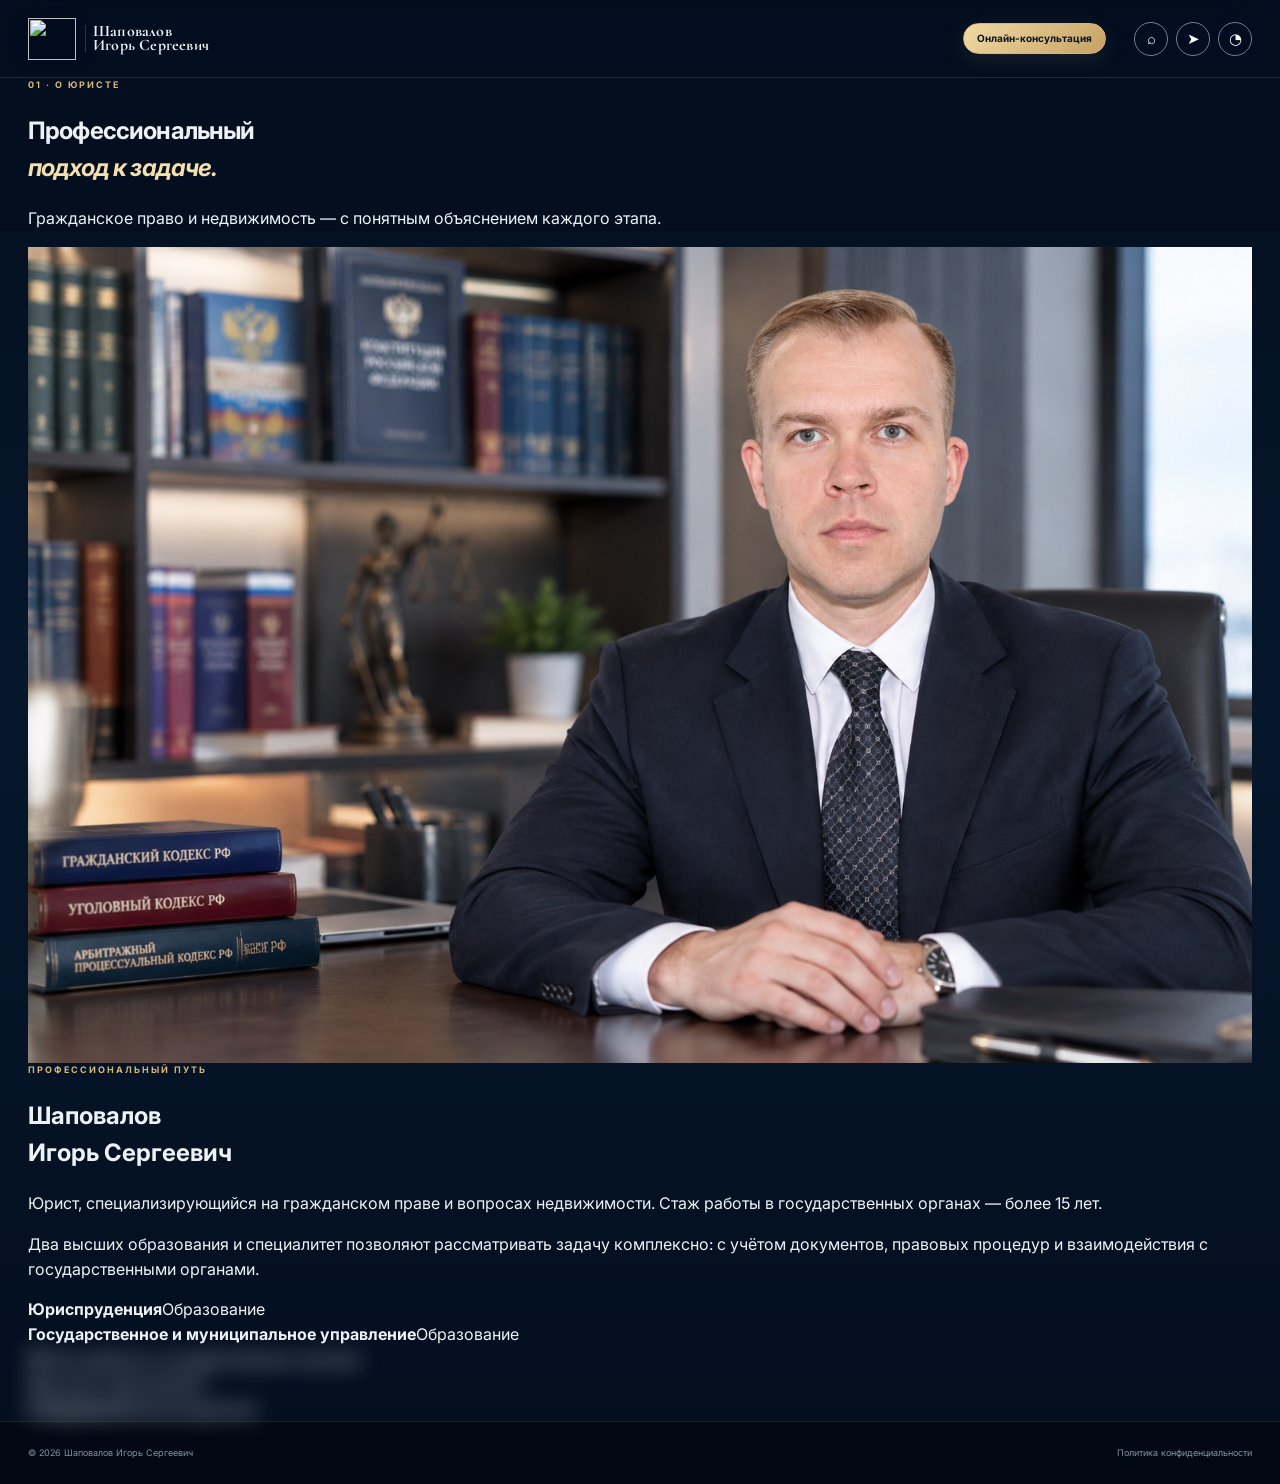
==== commit bd555413: "Apply unified reference theme to about page" ====
--- a/about.html
+++ b/about.html
@@ -1 +1 @@
-<!doctype html><html lang="ru"><head><meta charset="utf-8"><meta name="viewport" content="width=device-width,initial-scale=1"><title>О юристе — Шаповалов Игорь Сергеевич</title><link href="https://fonts.googleapis.com/css2?family=Inter:wght@400;500;600;700&display=swap" rel="stylesheet"><link rel="stylesheet" href="assets/style.css"></head><body><header class="site-header"><div class="wrap nav"><a class="brand" href="index.html"><img class="brand-scales-img" src="assets/logo.jpg" alt="" aria-hidden="true"><span class="brand-name"><strong>Шаповалов<br>Игорь Сергеевич</strong></span></a><a class="nav-cta" href="contacts.html#booking">Онлайн-консультация</a><div class="nav-actions"><a class="icon-btn" href="tel:+79604899998" aria-label="Позвонить">⌕</a><a class="icon-btn" href="https://t.me/+79604899998" target="_blank" rel="noopener" aria-label="Telegram">➤</a><a class="icon-btn" href="https://wa.me/79604899998" target="_blank" rel="noopener" aria-label="WhatsApp">◔</a></div></div></header><main class="page"><section class="page-hero"><div class="wrap"><div class="kicker">01 · О ЮРИСТЕ</div><h1>Профессиональный<br><em>подход к задаче.</em></h1><p>Гражданское право и недвижимость — с понятным объяснением каждого этапа.</p></div></section><section class="about-main wrap"><div class="about-photo"><img src="assets/igor-shapovalov.jpg" alt="Шаповалов Игорь Сергеевич"></div><div><div class="kicker">ПРОФЕССИОНАЛЬНЫЙ ПУТЬ</div><h2>Шаповалов<br>Игорь Сергеевич</h2><p>Юрист, специализирующийся на гражданском праве и вопросах недвижимости. Стаж работы в государственных органах — более 15 лет.</p><p>Два высших образования и специалитет позволяют рассматривать задачу комплексно: с учётом документов, правовых процедур и взаимодействия с государственными органами.</p><div class="credentials"><div><b>Юриспруденция</b><span>Образование</span></div><div><b>Государственное и муниципальное управление</b><span>Образование</span></div></div></div></section><section class="stats-band"><div class="wrap stats"><div><b>15+</b><span>лет работы в государственных органах</span></div><div><b>2</b><span>высших образования</span></div><div><b>Специалитет</b><span>юриспруденция</span></div></div></section></main><footer class="footer"><div class="wrap footer-row"><span>© 2026 Шаповалов Игорь Сергеевич</span><a href="privacy.html">Политика конфиденциальности</a></div></footer><script src="assets/script.js"></script></body></html>+<!doctype html><html lang="ru"><head><meta charset="utf-8"><meta name="viewport" content="width=device-width,initial-scale=1"><title>О юристе — Шаповалов Игорь Сергеевич</title><link href="https://fonts.googleapis.com/css2?family=Inter:wght@400;500;600;700&family=Cormorant+Garamond:wght@500;600;700&display=swap" rel="stylesheet"><link rel="stylesheet" href="assets/style.css"><link rel="stylesheet" href="assets/reference-theme.css"></head><body><header class="site-header"><div class="wrap nav"><a class="brand" href="index.html"><img class="brand-scales-img" src="assets/logo.jpg" alt="" aria-hidden="true"><span class="brand-name"><strong>Шаповалов<br>Игорь Сергеевич</strong></span></a><a class="nav-cta" href="contacts.html#booking">Онлайн-консультация</a><div class="nav-actions"><a class="icon-btn" href="tel:+79604899998" aria-label="Позвонить">⌕</a><a class="icon-btn" href="https://t.me/+79604899998" target="_blank" rel="noopener" aria-label="Telegram">➤</a><a class="icon-btn" href="https://wa.me/79604899998" target="_blank" rel="noopener" aria-label="WhatsApp">◔</a></div></div></header><main class="page"><section class="page-hero"><div class="wrap"><div class="kicker">01 · О ЮРИСТЕ</div><h1>Профессиональный<br><em>подход к задаче.</em></h1><p>Гражданское право и недвижимость — с понятным объяснением каждого этапа.</p></div></section><section class="about-main wrap"><div class="about-photo"><img src="assets/igor-shapovalov.jpg" alt="Шаповалов Игорь Сергеевич"></div><div><div class="kicker">ПРОФЕССИОНАЛЬНЫЙ ПУТЬ</div><h2>Шаповалов<br>Игорь Сергеевич</h2><p>Юрист, специализирующийся на гражданском праве и вопросах недвижимости. Стаж работы в государственных органах — более 15 лет.</p><p>Два высших образования и специалитет позволяют рассматривать задачу комплексно: с учётом документов, правовых процедур и взаимодействия с государственными органами.</p><div class="credentials"><div><b>Юриспруденция</b><span>Образование</span></div><div><b>Государственное и муниципальное управление</b><span>Образование</span></div></div></div></section><section class="stats-band"><div class="wrap stats"><div><b>15+</b><span>лет работы в государственных органах</span></div><div><b>2</b><span>высших образования</span></div><div><b>Специалитет</b><span>юриспруденция</span></div></div></section></main><footer class="footer"><div class="wrap footer-row"><span>© 2026 Шаповалов Игорь Сергеевич</span><a href="privacy.html">Политика конфиденциальности</a></div></footer><script src="assets/script.js"></script></body></html>
--- a/assets/reference-theme.css
+++ b/assets/reference-theme.css
@@ -0,0 +1,28 @@
+/* Unified visual system inspired by the supplied reference: midnight blue, cool silver, restrained champagne gold. */
+:root{--navy:#030e1e;--navy2:#071a31;--blue:#102844;--ink:#eef2f6;--muted:#a7b4c4;--line:rgba(164,183,205,.18);--gold:#d7b77a;--gold2:#f4dfad;--panel:#091d34;--serif:"Cormorant Garamond",Georgia,serif;--sans:Inter,-apple-system,BlinkMacSystemFont,"Segoe UI",sans-serif}
+html{background:var(--navy);scroll-behavior:smooth}body{background:linear-gradient(180deg,#030e1e 0%,#06172c 48%,#030e1e 100%);color:var(--ink);font-family:var(--sans);-webkit-font-smoothing:antialiased;text-rendering:optimizeLegibility}
+::selection{background:rgba(215,183,122,.32);color:#fff}
+a{transition:color .25s ease,border-color .25s ease,background-color .25s ease}
+.site-header{background:rgba(3,14,30,.78);border-bottom-color:rgba(215,183,122,.16);backdrop-filter:blur(24px) saturate(145%);-webkit-backdrop-filter:blur(24px) saturate(145%)}
+.kicker,.card-label{color:var(--gold);letter-spacing:.22em}
+.hero,.page-hero{background-color:#030e1e}
+.hero-overlay{background:linear-gradient(90deg,rgba(3,14,30,.97) 0%,rgba(3,14,30,.86) 42%,rgba(3,14,30,.38) 72%,rgba(3,14,30,.2) 100%)}
+.hero h1,.page-hero h1,.statement h2{letter-spacing:-.035em}
+.hero h1 em,.page-hero h1 em,.statement h2 em{color:var(--gold2)}
+.dash-card,.services-page article,.news-card,.practice-card,.work-card,.contact-panel,.content-card{background:linear-gradient(145deg,rgba(12,35,59,.94),rgba(4,20,38,.98));border:1px solid rgba(164,183,205,.16);border-radius:8px;box-shadow:0 14px 44px rgba(0,0,0,.12);transition:transform .35s cubic-bezier(.2,.8,.2,1),border-color .35s,box-shadow .35s}
+.dash-card:hover,.services-page article:hover,.news-card:hover{border-color:rgba(215,183,122,.48);box-shadow:0 22px 54px rgba(0,0,0,.24)}
+.action-pill,.button,.nav-cta{border-radius:999px;transition:transform .3s cubic-bezier(.2,.8,.2,1),background-color .3s,border-color .3s,color .3s}
+.action-pill.gold,.button,.nav-cta{background:linear-gradient(135deg,#f0d9a2,#c6a263);border-color:#d7b77a;color:#071426;box-shadow:0 6px 22px rgba(215,183,122,.12)}
+.action-pill.gold:hover,.button:hover,.nav-cta:hover{transform:translateY(-2px);background:linear-gradient(135deg,#f7e7be,#d7b77a);color:#071426}
+input,textarea,select{background:rgba(4,17,32,.78)!important;color:var(--ink)!important;border:1px solid rgba(164,183,205,.28)!important;border-radius:8px!important}input:focus,textarea:focus,select:focus{outline:1px solid var(--gold);border-color:var(--gold)!important;box-shadow:0 0 0 3px rgba(215,183,122,.1)}
+.statement{background:radial-gradient(ellipse at 78% 42%,rgba(16,40,68,.95),#030e1e 62%);border-top-color:rgba(215,183,122,.15)}
+.footer{background:#020914;border-top:1px solid rgba(215,183,122,.12)}
+/* Launch screen: full-bleed image, no competing copy, Apple-like dissolve. */
+.intro-screen{background:#030e1e;transition:opacity 1.15s cubic-bezier(.22,.61,.36,1),visibility 1.15s linear,filter 1.15s cubic-bezier(.22,.61,.36,1),transform 1.15s cubic-bezier(.22,.61,.36,1)}
+.intro-image{background-image:url("start.jpg");background-size:cover;background-position:center;transform:scale(1.012);animation:introDrift 3.65s cubic-bezier(.2,.65,.3,1) both}
+.intro-glass{position:absolute;inset:0;background:linear-gradient(90deg,rgba(3,14,30,.04),transparent 42%,rgba(3,14,30,.08)),radial-gradient(ellipse at center,transparent 48%,rgba(1,8,18,.2) 100%);pointer-events:none}
+.intro-copy{display:none!important}
+.intro-screen.hide{opacity:0;visibility:hidden;pointer-events:none;filter:blur(14px);transform:scale(1.025)}
+@keyframes introDrift{from{transform:scale(1.012)}to{transform:scale(1.045)}}
+@media(max-width:780px){.intro-image{background-position:center center}.dash-card{border-radius:7px}.hero-overlay{background:linear-gradient(180deg,rgba(3,14,30,.5),rgba(3,14,30,.9))}}
+@media(prefers-reduced-motion:reduce){.intro-image{animation:none}.intro-screen{transition:none}.dash-card,.services-page article,.news-card{transition:none}}
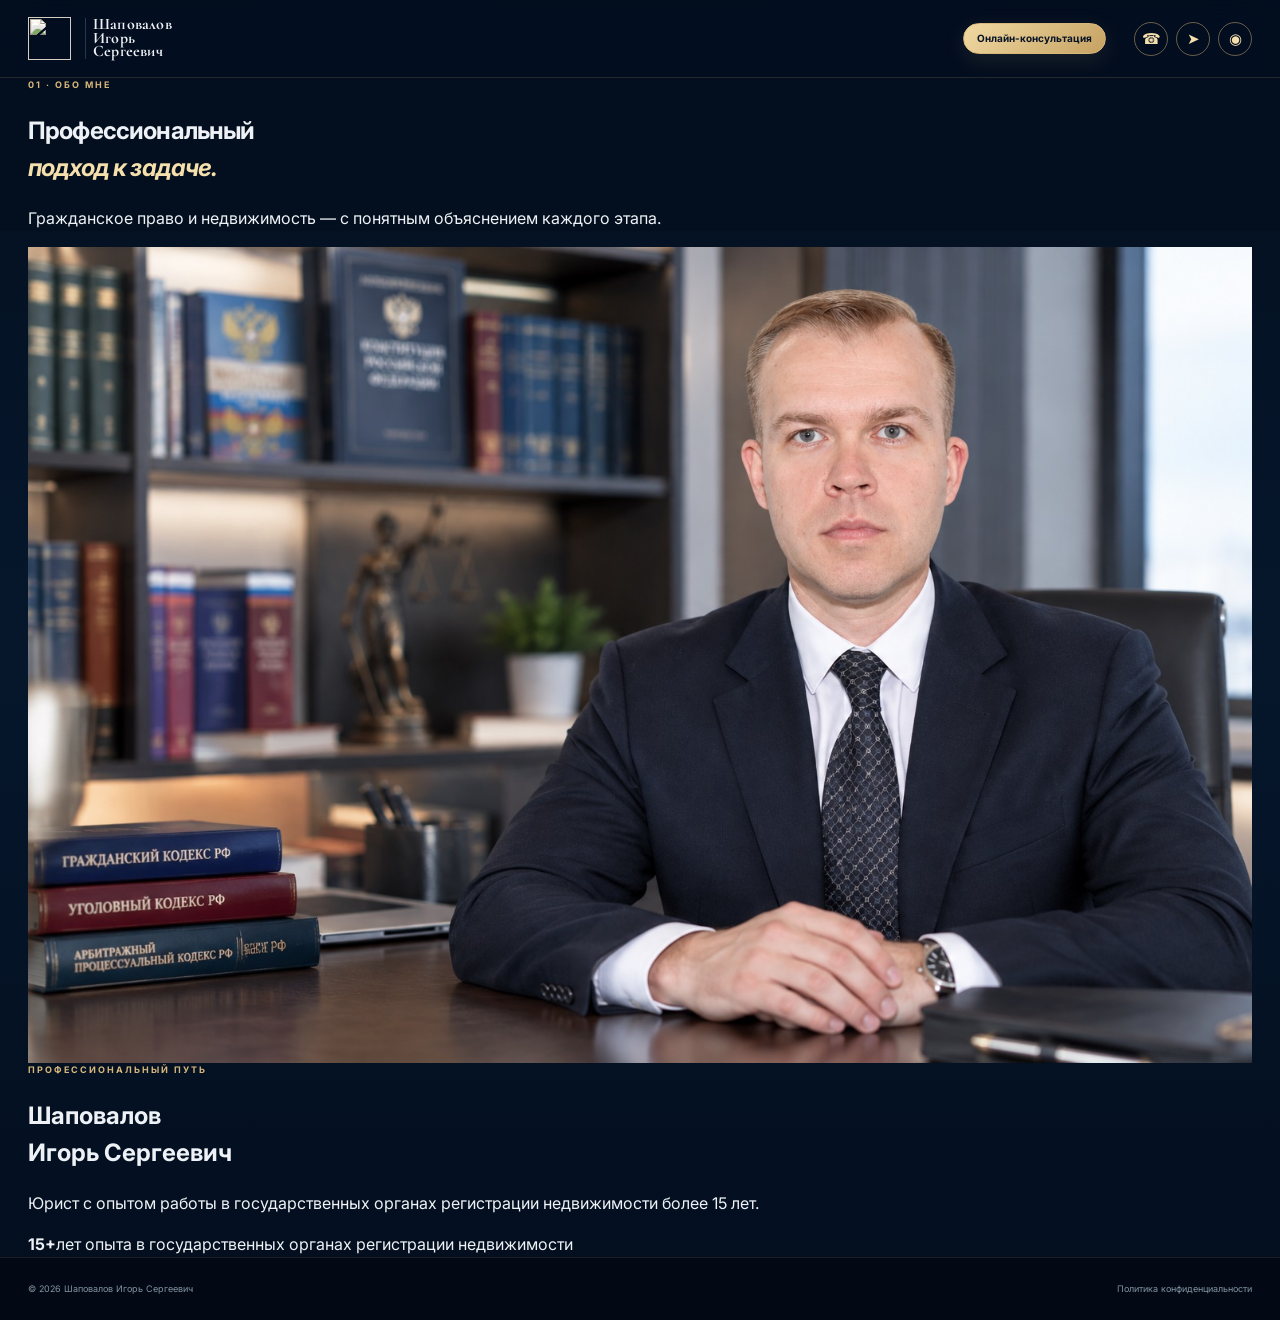
==== commit 04cafda4: "Version 3.0: rename About section and remove education details" ====
--- a/about.html
+++ b/about.html
@@ -1 +1 @@
-<!doctype html><html lang="ru"><head><meta charset="utf-8"><meta name="viewport" content="width=device-width,initial-scale=1"><title>О юристе — Шаповалов Игорь Сергеевич</title><link href="https://fonts.googleapis.com/css2?family=Inter:wght@400;500;600;700&family=Cormorant+Garamond:wght@500;600;700&display=swap" rel="stylesheet"><link rel="stylesheet" href="assets/style.css"><link rel="stylesheet" href="assets/reference-theme.css"></head><body><header class="site-header"><div class="wrap nav"><a class="brand" href="index.html"><img class="brand-scales-img" src="assets/logo.jpg" alt="" aria-hidden="true"><span class="brand-name"><strong>Шаповалов<br>Игорь Сергеевич</strong></span></a><a class="nav-cta" href="contacts.html#booking">Онлайн-консультация</a><div class="nav-actions"><a class="icon-btn" href="tel:+79604899998" aria-label="Позвонить">⌕</a><a class="icon-btn" href="https://t.me/+79604899998" target="_blank" rel="noopener" aria-label="Telegram">➤</a><a class="icon-btn" href="https://wa.me/79604899998" target="_blank" rel="noopener" aria-label="WhatsApp">◔</a></div></div></header><main class="page"><section class="page-hero"><div class="wrap"><div class="kicker">01 · О ЮРИСТЕ</div><h1>Профессиональный<br><em>подход к задаче.</em></h1><p>Гражданское право и недвижимость — с понятным объяснением каждого этапа.</p></div></section><section class="about-main wrap"><div class="about-photo"><img src="assets/igor-shapovalov.jpg" alt="Шаповалов Игорь Сергеевич"></div><div><div class="kicker">ПРОФЕССИОНАЛЬНЫЙ ПУТЬ</div><h2>Шаповалов<br>Игорь Сергеевич</h2><p>Юрист, специализирующийся на гражданском праве и вопросах недвижимости. Стаж работы в государственных органах — более 15 лет.</p><p>Два высших образования и специалитет позволяют рассматривать задачу комплексно: с учётом документов, правовых процедур и взаимодействия с государственными органами.</p><div class="credentials"><div><b>Юриспруденция</b><span>Образование</span></div><div><b>Государственное и муниципальное управление</b><span>Образование</span></div></div></div></section><section class="stats-band"><div class="wrap stats"><div><b>15+</b><span>лет работы в государственных органах</span></div><div><b>2</b><span>высших образования</span></div><div><b>Специалитет</b><span>юриспруденция</span></div></div></section></main><footer class="footer"><div class="wrap footer-row"><span>© 2026 Шаповалов Игорь Сергеевич</span><a href="privacy.html">Политика конфиденциальности</a></div></footer><script src="assets/script.js"></script></body></html>+<!doctype html><html lang="ru"><head><meta charset="utf-8"><meta name="viewport" content="width=device-width,initial-scale=1"><title>Обо мне — Шаповалов Игорь Сергеевич</title><link href="https://fonts.googleapis.com/css2?family=Inter:wght@400;500;600;700&family=Cormorant+Garamond:wght@500;600;700&display=swap" rel="stylesheet"><link rel="stylesheet" href="assets/style.css"><link rel="stylesheet" href="assets/reference-theme.css"></head><body><header class="site-header"><div class="wrap nav"><a class="brand" href="index.html"><img class="brand-scales-img" src="assets/logo.jpg" alt="" aria-hidden="true"><span class="brand-name"><strong>Шаповалов<br>Игорь Сергеевич</strong></span></a><a class="nav-cta" href="contacts.html#booking">Онлайн-консультация</a><div class="nav-actions"><a class="icon-btn" href="tel:+79604899998" aria-label="Позвонить">☎</a><a class="icon-btn" href="https://t.me/+79604899998" target="_blank" rel="noopener" aria-label="Telegram">➤</a><a class="icon-btn" href="https://wa.me/79604899998" target="_blank" rel="noopener" aria-label="WhatsApp">◉</a></div></div></header><main class="page"><section class="page-hero"><div class="wrap"><div class="kicker">01 · ОБО МНЕ</div><h1>Профессиональный<br><em>подход к задаче.</em></h1><p>Гражданское право и недвижимость — с понятным объяснением каждого этапа.</p></div></section><section class="about-main wrap"><div class="about-photo"><img src="assets/igor-shapovalov.jpg" alt="Шаповалов Игорь Сергеевич"></div><div><div class="kicker">ПРОФЕССИОНАЛЬНЫЙ ПУТЬ</div><h2>Шаповалов<br>Игорь Сергеевич</h2><p>Юрист с опытом работы в государственных органах регистрации недвижимости более 15 лет.</p></div></section><section class="stats-band"><div class="wrap stats"><div><b>15+</b><span>лет опыта в государственных органах регистрации недвижимости</span></div></div></section></main><footer class="footer"><div class="wrap footer-row"><span>© 2026 Шаповалов Игорь Сергеевич</span><a href="privacy.html">Политика конфиденциальности</a></div></footer><script src="assets/script.js"></script></body></html>
--- a/assets/reference-theme.css
+++ b/assets/reference-theme.css
@@ -1,28 +1,29 @@
 /* Unified visual system inspired by the supplied reference: midnight blue, cool silver, restrained champagne gold. */
 :root{--navy:#030e1e;--navy2:#071a31;--blue:#102844;--ink:#eef2f6;--muted:#a7b4c4;--line:rgba(164,183,205,.18);--gold:#d7b77a;--gold2:#f4dfad;--panel:#091d34;--serif:"Cormorant Garamond",Georgia,serif;--sans:Inter,-apple-system,BlinkMacSystemFont,"Segoe UI",sans-serif}
 html{background:var(--navy);scroll-behavior:smooth}body{background:linear-gradient(180deg,#030e1e 0%,#06172c 48%,#030e1e 100%);color:var(--ink);font-family:var(--sans);-webkit-font-smoothing:antialiased;text-rendering:optimizeLegibility}
-::selection{background:rgba(215,183,122,.32);color:#fff}
-a{transition:color .25s ease,border-color .25s ease,background-color .25s ease}
+::selection{background:rgba(215,183,122,.32);color:#fff}a{transition:color .25s ease,border-color .25s ease,background-color .25s ease}
 .site-header{background:rgba(3,14,30,.78);border-bottom-color:rgba(215,183,122,.16);backdrop-filter:blur(24px) saturate(145%);-webkit-backdrop-filter:blur(24px) saturate(145%)}
-.kicker,.card-label{color:var(--gold);letter-spacing:.22em}
-.hero,.page-hero{background-color:#030e1e}
+.kicker,.card-label{color:var(--gold);letter-spacing:.22em}.hero,.page-hero{background-color:#030e1e}
 .hero-overlay{background:linear-gradient(90deg,rgba(3,14,30,.97) 0%,rgba(3,14,30,.86) 42%,rgba(3,14,30,.38) 72%,rgba(3,14,30,.2) 100%)}
-.hero h1,.page-hero h1,.statement h2{letter-spacing:-.035em}
-.hero h1 em,.page-hero h1 em,.statement h2 em{color:var(--gold2)}
+.hero h1,.page-hero h1,.statement h2{letter-spacing:-.035em}.hero h1 em,.page-hero h1 em,.statement h2 em{color:var(--gold2)}
 .dash-card,.services-page article,.news-card,.practice-card,.work-card,.contact-panel,.content-card{background:linear-gradient(145deg,rgba(12,35,59,.94),rgba(4,20,38,.98));border:1px solid rgba(164,183,205,.16);border-radius:8px;box-shadow:0 14px 44px rgba(0,0,0,.12);transition:transform .35s cubic-bezier(.2,.8,.2,1),border-color .35s,box-shadow .35s}
 .dash-card:hover,.services-page article:hover,.news-card:hover{border-color:rgba(215,183,122,.48);box-shadow:0 22px 54px rgba(0,0,0,.24)}
 .action-pill,.button,.nav-cta{border-radius:999px;transition:transform .3s cubic-bezier(.2,.8,.2,1),background-color .3s,border-color .3s,color .3s}
 .action-pill.gold,.button,.nav-cta{background:linear-gradient(135deg,#f0d9a2,#c6a263);border-color:#d7b77a;color:#071426;box-shadow:0 6px 22px rgba(215,183,122,.12)}
 .action-pill.gold:hover,.button:hover,.nav-cta:hover{transform:translateY(-2px);background:linear-gradient(135deg,#f7e7be,#d7b77a);color:#071426}
 input,textarea,select{background:rgba(4,17,32,.78)!important;color:var(--ink)!important;border:1px solid rgba(164,183,205,.28)!important;border-radius:8px!important}input:focus,textarea:focus,select:focus{outline:1px solid var(--gold);border-color:var(--gold)!important;box-shadow:0 0 0 3px rgba(215,183,122,.1)}
-.statement{background:radial-gradient(ellipse at 78% 42%,rgba(16,40,68,.95),#030e1e 62%);border-top-color:rgba(215,183,122,.15)}
-.footer{background:#020914;border-top:1px solid rgba(215,183,122,.12)}
-/* Launch screen: full-bleed image, no competing copy, Apple-like dissolve. */
+.statement{background:radial-gradient(ellipse at 78% 42%,rgba(16,40,68,.95),#030e1e 62%);border-top-color:rgba(215,183,122,.15)}.footer{background:#020914;border-top:1px solid rgba(215,183,122,.12)}
+/* Version 3.0 launch screen */
 .intro-screen{background:#030e1e;transition:opacity 1.15s cubic-bezier(.22,.61,.36,1),visibility 1.15s linear,filter 1.15s cubic-bezier(.22,.61,.36,1),transform 1.15s cubic-bezier(.22,.61,.36,1)}
 .intro-image{background-image:url("start.jpg");background-size:cover;background-position:center;transform:scale(1.012);animation:introDrift 3.65s cubic-bezier(.2,.65,.3,1) both}
-.intro-glass{position:absolute;inset:0;background:linear-gradient(90deg,rgba(3,14,30,.04),transparent 42%,rgba(3,14,30,.08)),radial-gradient(ellipse at center,transparent 48%,rgba(1,8,18,.2) 100%);pointer-events:none}
-.intro-copy{display:none!important}
-.intro-screen.hide{opacity:0;visibility:hidden;pointer-events:none;filter:blur(14px);transform:scale(1.025)}
-@keyframes introDrift{from{transform:scale(1.012)}to{transform:scale(1.045)}}
-@media(max-width:780px){.intro-image{background-position:center center}.dash-card{border-radius:7px}.hero-overlay{background:linear-gradient(180deg,rgba(3,14,30,.5),rgba(3,14,30,.9))}}
-@media(prefers-reduced-motion:reduce){.intro-image{animation:none}.intro-screen{transition:none}.dash-card,.services-page article,.news-card{transition:none}}
+.intro-glass{position:absolute;inset:0;background:linear-gradient(90deg,rgba(3,14,30,.12),rgba(3,14,30,.05) 42%,rgba(3,14,30,.16)),radial-gradient(ellipse at center,transparent 35%,rgba(1,8,18,.32) 100%);pointer-events:none}
+.intro-copy{display:flex!important;position:absolute;z-index:2;left:clamp(24px,8vw,140px);right:24px;bottom:clamp(48px,10vh,110px);max-width:700px;flex-direction:column;align-items:flex-start;color:#f5f7fa;text-shadow:0 3px 28px rgba(0,0,0,.65);animation:introCopyIn 1.1s cubic-bezier(.2,.8,.2,1) both}
+.intro-kicker{font-size:10px;letter-spacing:.34em;color:#f0d9a2;font-weight:600}.intro-copy h1{font:500 clamp(38px,5vw,72px)/.94 var(--serif);letter-spacing:-.025em;margin:16px 0 14px;text-transform:uppercase}.intro-copy h1 em{font-style:normal;color:#f4dfad}.intro-rule{width:76px;height:1px;background:#d7b77a;margin:0 0 15px}.intro-copy p{font-size:clamp(14px,1.4vw,18px);letter-spacing:.015em;margin:0;color:#e3e9ef}.intro-screen.hide{opacity:0;visibility:hidden;pointer-events:none;filter:blur(14px);transform:scale(1.025)}
+@keyframes introDrift{from{transform:scale(1.012)}to{transform:scale(1.045)}}@keyframes introCopyIn{from{opacity:0;transform:translateY(16px)}to{opacity:1;transform:translateY(0)}}
+/* Homepage uses the same artwork as the launch screen; centered copy, no portrait. */
+.home-hero{min-height:calc(100svh - 78px);display:flex;align-items:center;isolation:isolate}.home-hero .hero-library{background:linear-gradient(90deg,rgba(3,14,30,.58),rgba(3,14,30,.32) 55%,rgba(3,14,30,.52)),url("start.jpg") center 42%/cover no-repeat;filter:none;transform:none}.home-hero .hero-overlay{background:radial-gradient(ellipse at center,rgba(3,14,30,.05),rgba(3,14,30,.48) 100%)}.home-hero-content{position:relative;z-index:2;width:min(1100px,calc(100% - 48px));margin:auto;text-align:center}.home-hero .hero-copy{padding:90px 0;display:flex;align-items:center;flex-direction:column}.home-hero .kicker{color:#f4dfad}.home-hero h1{font-size:clamp(54px,8vw,112px);line-height:.94;letter-spacing:-.045em;margin:20px 0 24px;text-shadow:0 4px 30px rgba(0,0,0,.42)}.home-hero .hero-copy p{max-width:760px;font-size:clamp(15px,1.5vw,20px);line-height:1.75;color:#edf1f5;text-shadow:0 2px 18px rgba(0,0,0,.55)}.home-hero .hero-actions{justify-content:center;margin-top:30px}.home-hero .hero-portrait{display:none!important}
+.brand-scales{width:43px;height:43px;flex:0 0 43px;color:var(--gold2);padding-right:10px;border-right:1px solid rgba(215,183,122,.45)}.brand-scales-img{width:43px;height:43px;object-fit:contain;filter:sepia(.35) saturate(.75)}.icon-btn{display:grid;place-items:center;border-color:rgba(215,183,122,.48);color:#f4dfad}.icon-btn svg{width:17px;height:17px;fill:none;stroke:currentColor;stroke-width:1.7;stroke-linecap:round;stroke-linejoin:round}.icon-btn:hover{background:rgba(215,183,122,.12);border-color:var(--gold2);color:#fff}
+/* Restrained scroll-out effect: slight fade/soft blur instead of hiding whole sections. */
+.blur-out{filter:blur(2px)!important;opacity:.62!important;transform:translateY(-3px) scale(.998)!important;transition:filter .5s cubic-bezier(.2,.8,.2,1),opacity .5s,transform .5s!important}.blur-out.blur-from-bottom{transform:translateY(3px) scale(.998)!important}
+@media(max-width:780px){.intro-image{background-position:center center}.intro-copy{left:22px;bottom:48px;right:22px}.intro-copy h1{font-size:clamp(36px,10vw,54px)}.home-hero{min-height:calc(100svh - 68px)}.home-hero-content{width:calc(100% - 32px)}.home-hero .hero-copy{padding:70px 0}.home-hero h1{font-size:clamp(45px,11vw,68px)}.home-hero .hero-copy p{font-size:14px}.home-hero .hero-actions{gap:7px}.brand-scales{width:37px;height:37px;flex-basis:37px}.dash-card{border-radius:7px}.hero-overlay{background:linear-gradient(180deg,rgba(3,14,30,.5),rgba(3,14,30,.9))}}
+@media(prefers-reduced-motion:reduce){.intro-image{animation:none}.intro-screen{transition:none}.dash-card,.services-page article,.news-card{transition:none}.blur-out{filter:none!important;opacity:1!important;transform:none!important}}
